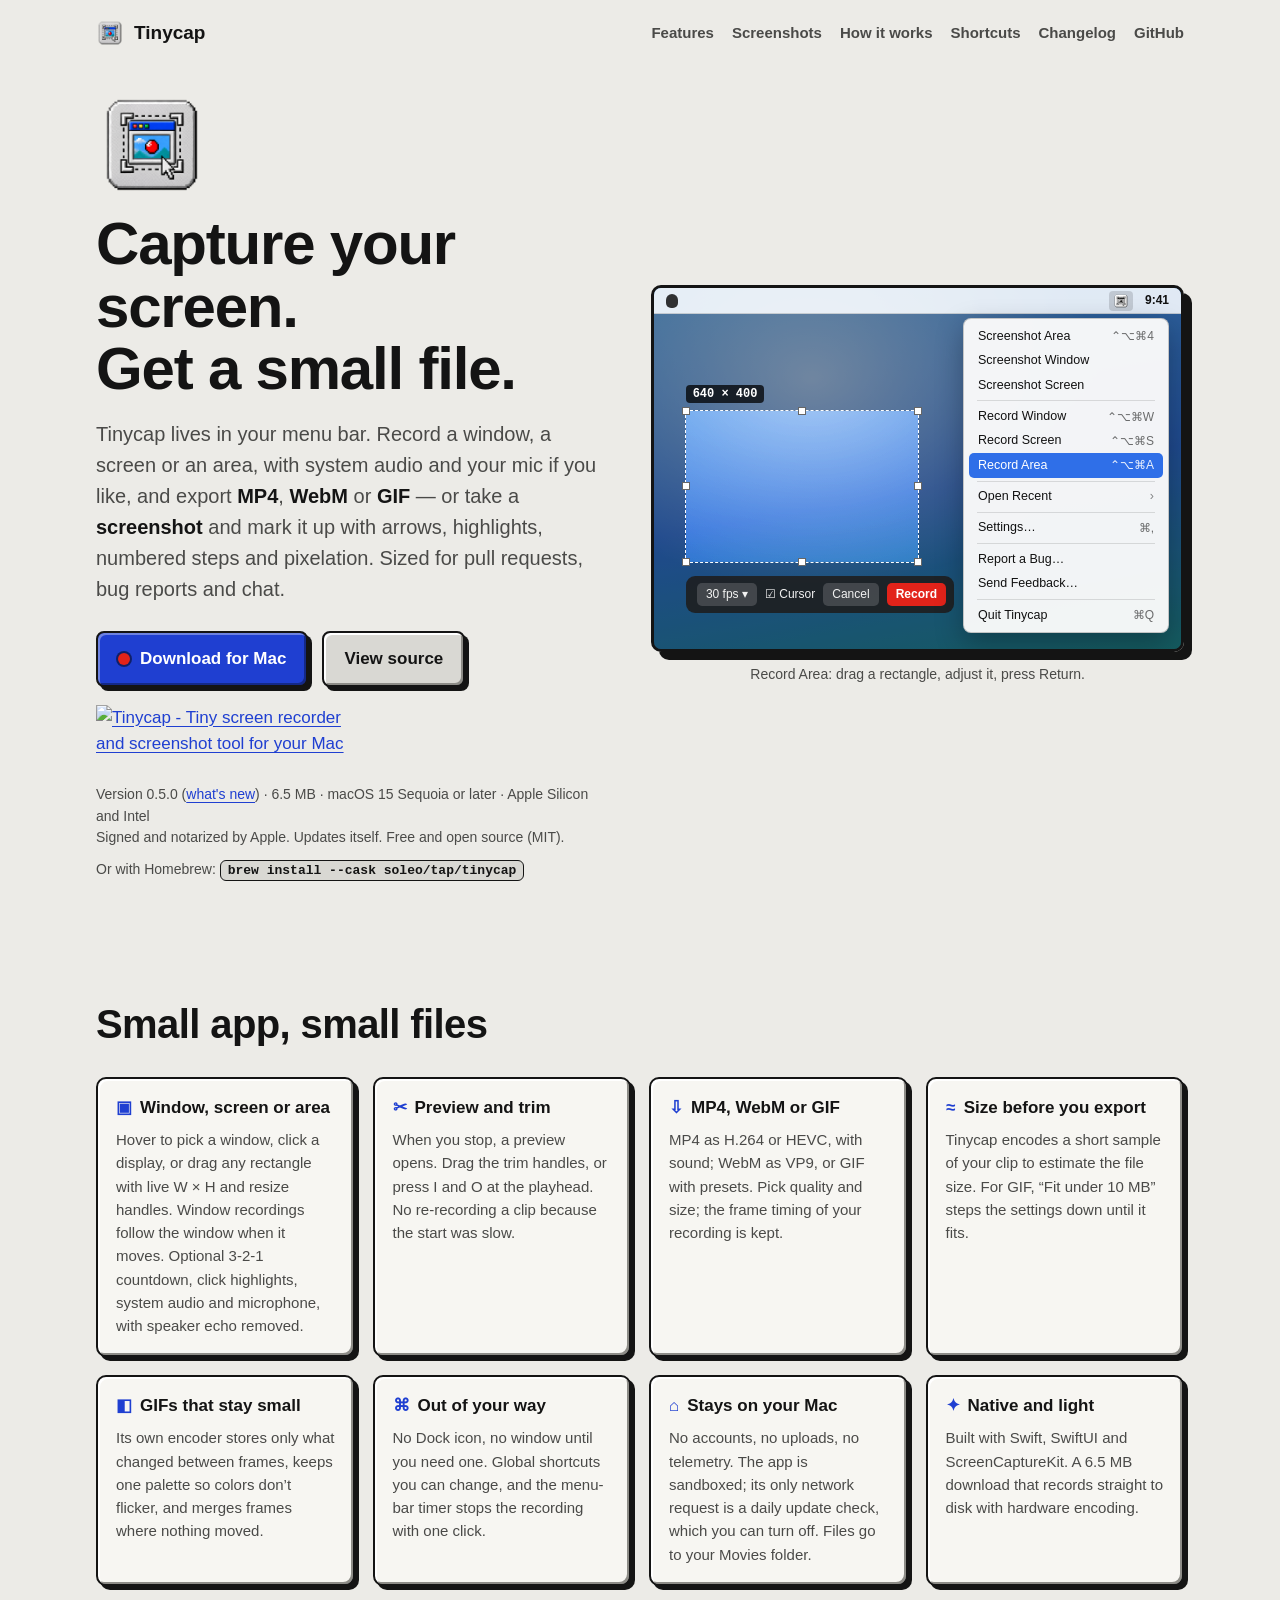
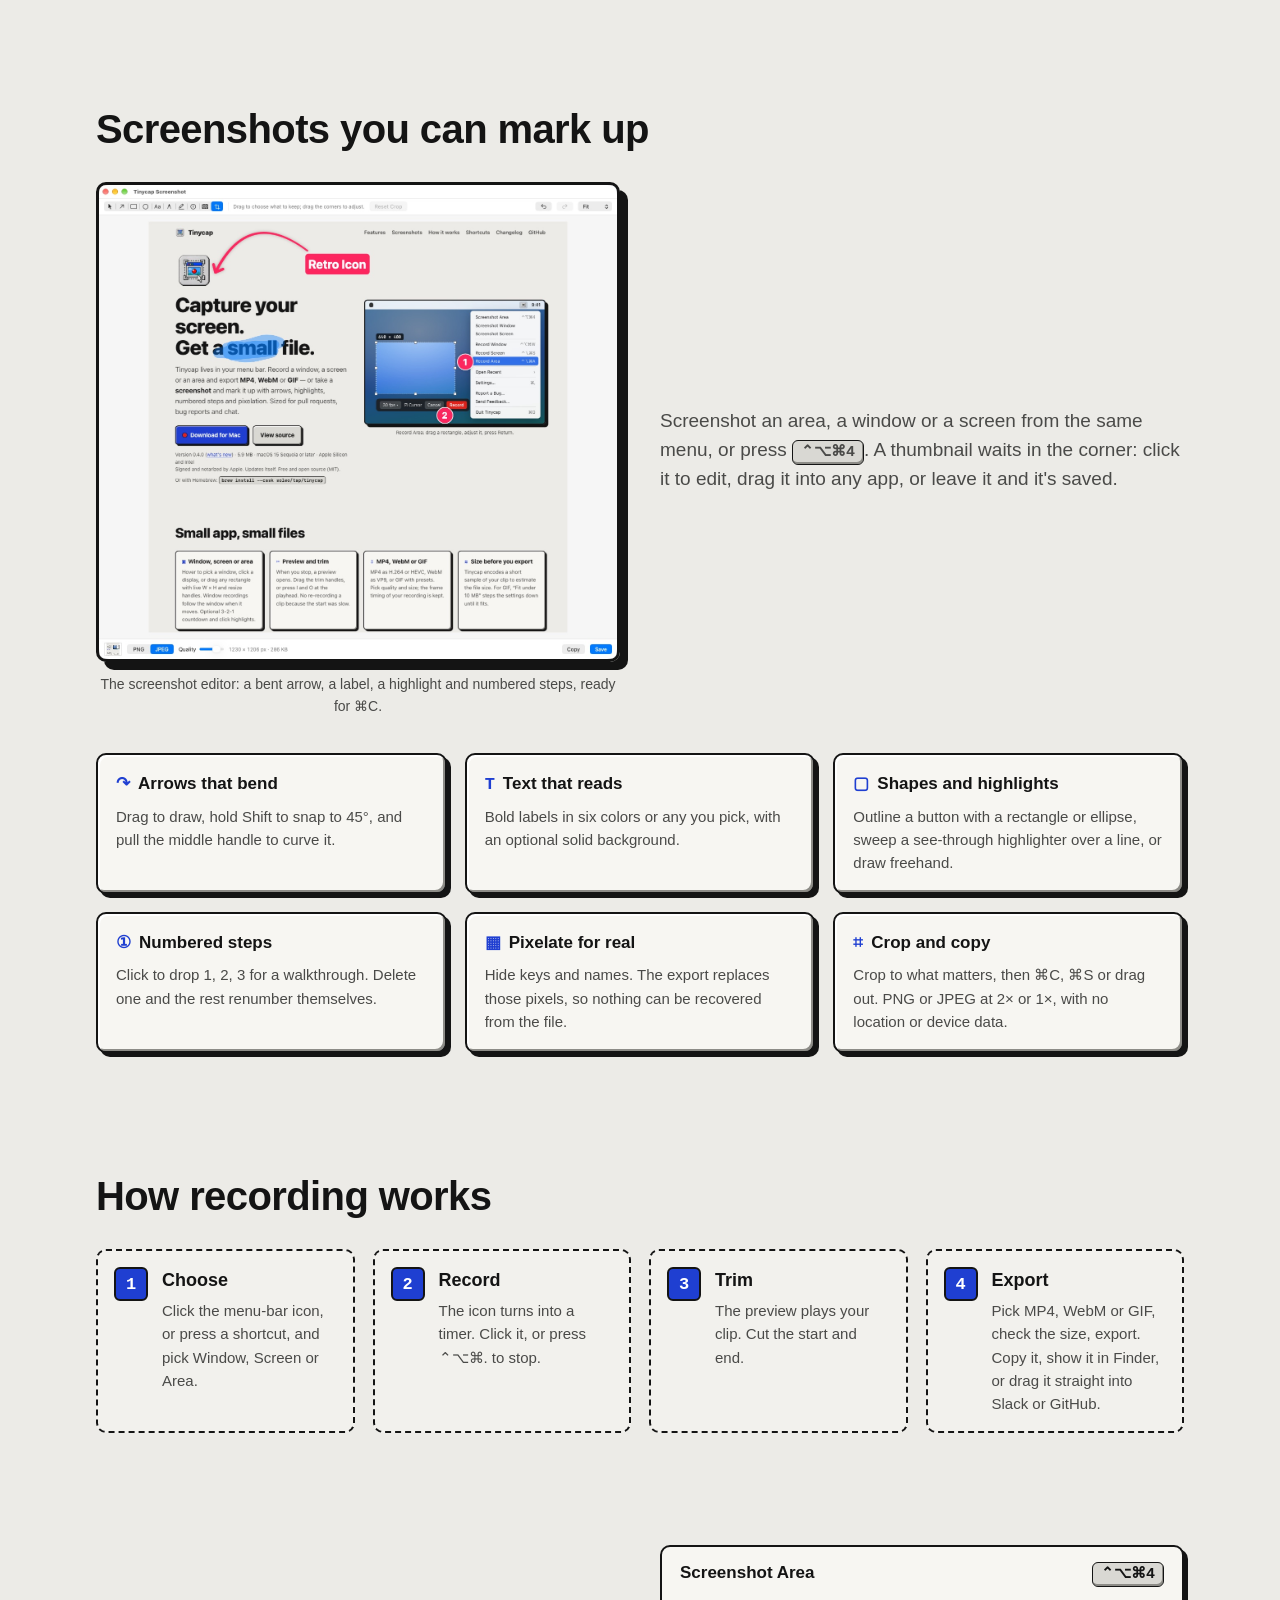
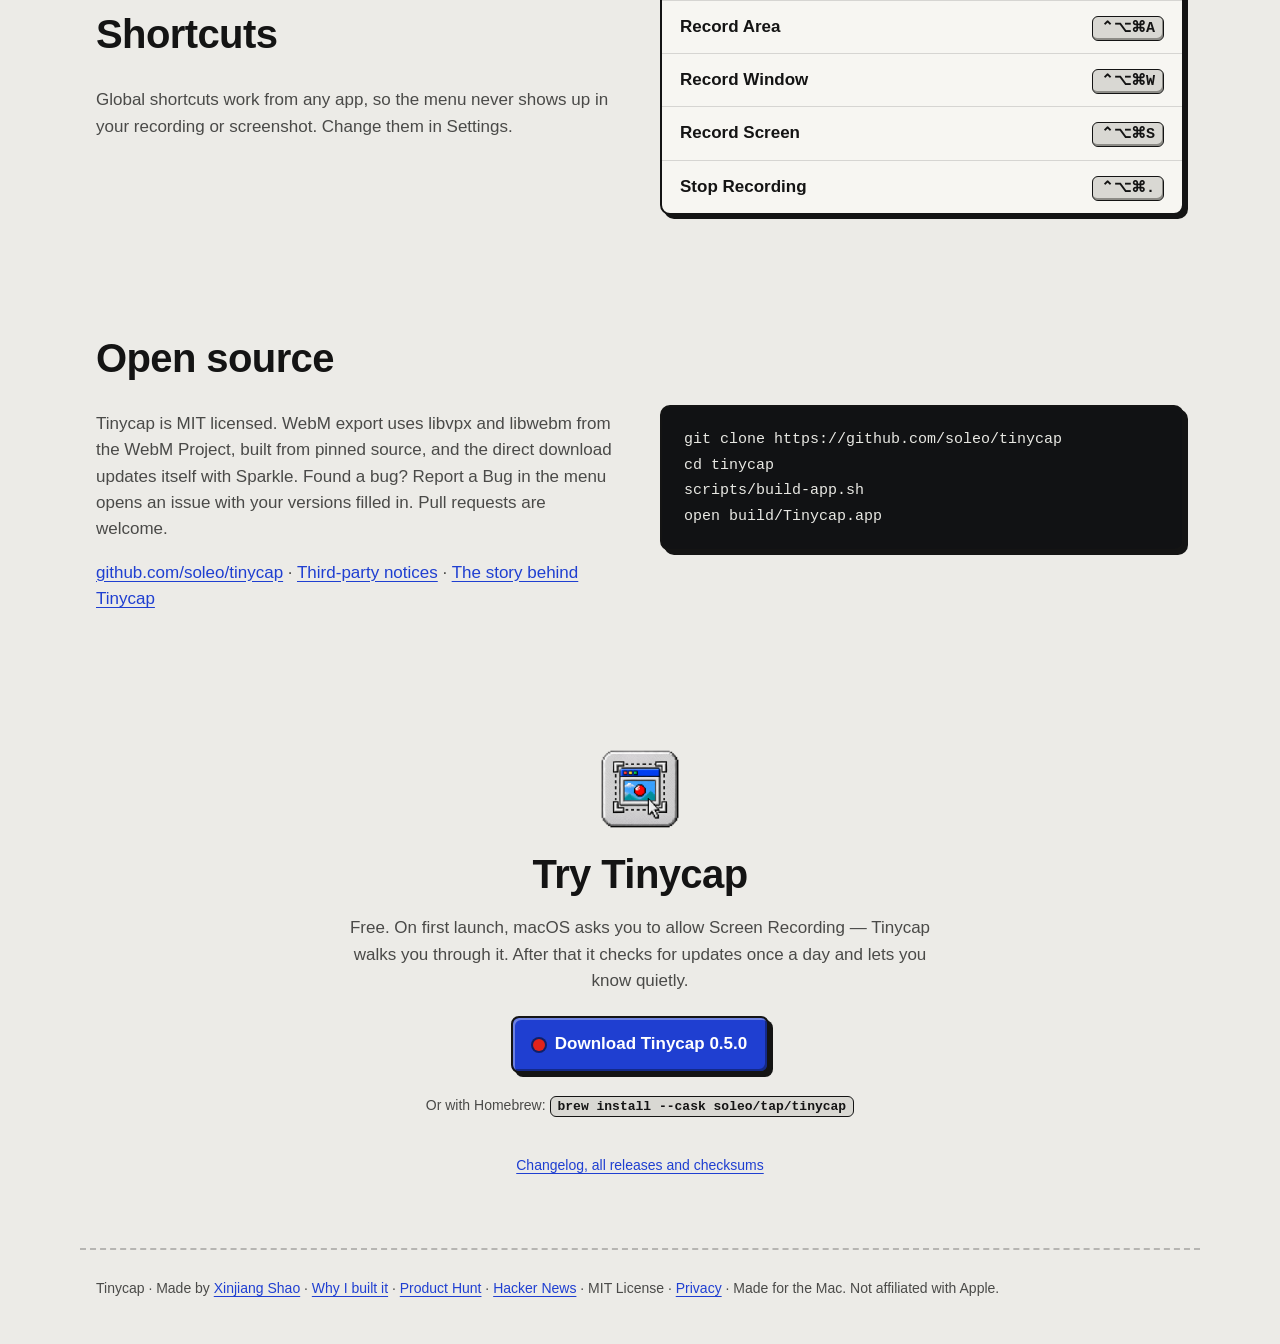
==== index.html @ 2b847c71 "Update the site for 0.5.0 Point the download buttons at the 0.5.0 DMG, show its version and size (6." ====
<!doctype html>
<html lang="en">
<head>
  <meta charset="utf-8">
  <meta name="viewport" content="width=device-width, initial-scale=1">
  <title>Tinycap — tiny screen recorder and screenshot tool for macOS</title>
  <meta name="description" content="Tinycap is a small, native macOS menu-bar screen recorder and screenshot tool. Record a window, a screen or an area, with system audio and your mic if you like, and export MP4, WebM or GIF, or take a screenshot and mark it up with arrows, shapes, highlights, numbered steps, text, pixelation and a crop. Free, open source, and your files stay on your Mac.">
  <meta name="author" content="Xinjiang Shao">
  <meta name="color-scheme" content="light dark">
  <meta property="og:title" content="Tinycap — tiny screen recorder and screenshot tool for macOS">
  <meta property="og:description" content="Record or screenshot a window, a screen or an area from the menu bar. Export MP4, WebM or GIF, or mark up a screenshot with arrows, highlights, numbered steps and pixelation. Free and open source.">
  <meta property="og:image" content="https://soleo.github.io/tinycap/assets/icon-512.png">
  <meta property="og:type" content="website">
  <link rel="icon" type="image/png" sizes="32x32" href="assets/favicon-32.png">
  <link rel="icon" type="image/png" sizes="64x64" href="assets/favicon-64.png">
  <link rel="apple-touch-icon" href="assets/apple-touch-icon.png">
  <link rel="stylesheet" href="styles.css?v=0.5.0">
</head>
<body>
  <a class="skip" href="#main">Skip to content</a>

  <header class="top">
    <a class="brand" href="./" aria-label="Tinycap home">
      <img src="assets/favicon-64.png" width="28" height="28" alt="">
      <span>Tinycap</span>
    </a>
    <nav aria-label="Primary">
      <a href="#features">Features</a>
      <a href="#screenshots">Screenshots</a>
      <a href="#how">How it works</a>
      <a href="#shortcuts">Shortcuts</a>
      <a href="https://github.com/soleo/tinycap/releases">Changelog</a>
      <a href="https://github.com/soleo/tinycap">GitHub</a>
    </nav>
  </header>

  <main id="main">
    <section class="hero">
      <div class="hero-copy">
        <img class="hero-icon" src="assets/icon-256.png" width="128" height="128" alt="Tinycap app icon: a window inside dashed capture corners, with a pointer">
        <h1>Capture your screen.<br>Get a small file.</h1>
        <p class="lead">Tinycap lives in your menu bar. Record a window, a screen or an area, with system audio and your mic if you like, and export <strong>MP4</strong>, <strong>WebM</strong> or <strong>GIF</strong> — or take a <strong>screenshot</strong> and mark it up with arrows, highlights, numbered steps and pixelation. Sized for pull requests, bug reports and chat.</p>
        <div class="cta">
          <a class="button primary" href="https://github.com/soleo/tinycap/releases/download/v0.5.0/Tinycap-0.5.0.dmg">
            <span class="rec" aria-hidden="true"></span> Download for Mac
          </a>
          <a class="button" href="https://github.com/soleo/tinycap">View source</a>
        </div>
        <a class="ph-badge" href="https://www.producthunt.com/products/tinycap/reviews/new?utm_source=badge-product_review&amp;utm_medium=badge&amp;utm_source=badge-tinycap" target="_blank" rel="noopener">
          <picture>
            <source srcset="https://api.producthunt.com/widgets/embed-image/v1/product_review.svg?product_id=1359741&amp;theme=dark" media="(prefers-color-scheme: dark)">
            <img src="https://api.producthunt.com/widgets/embed-image/v1/product_review.svg?product_id=1359741&amp;theme=light" alt="Tinycap - Tiny screen recorder and screenshot tool for your Mac | Product Hunt" width="250" height="54">
          </picture>
        </a>
        <p class="fine">Version 0.5.0 (<a href="https://github.com/soleo/tinycap/releases/tag/v0.5.0">what's new</a>) · 6.5 MB · macOS 15 Sequoia or later · Apple Silicon and Intel<br>Signed and notarized by Apple. Updates itself. Free and open source (MIT).</p>
        <p class="fine brew">Or with Homebrew: <code>brew install --cask soleo/tap/tinycap</code></p>
      </div>

      <figure class="demo" aria-label="Illustration: Tinycap's menu-bar menu and an area being selected">
        <div class="screen" aria-hidden="true">
          <div class="menubar">
            <span class="apple"></span>
            <span class="menubar-spacer"></span>
            <span class="menubar-icon"><img src="assets/favicon-32.png" width="16" height="16" alt=""></span>
            <span class="clock">9:41</span>
          </div>
          <div class="menu">
            <div class="menu-item">Screenshot Area <kbd>⌃⌥⌘4</kbd></div>
            <div class="menu-item">Screenshot Window</div>
            <div class="menu-item">Screenshot Screen</div>
            <div class="menu-sep"></div>
            <div class="menu-item">Record Window <kbd>⌃⌥⌘W</kbd></div>
            <div class="menu-item">Record Screen <kbd>⌃⌥⌘S</kbd></div>
            <div class="menu-item active">Record Area <kbd>⌃⌥⌘A</kbd></div>
            <div class="menu-sep"></div>
            <div class="menu-item">Open Recent <span class="chev">›</span></div>
            <div class="menu-sep"></div>
            <div class="menu-item">Settings… <kbd>⌘,</kbd></div>
            <div class="menu-sep compact-hide"></div>
            <div class="menu-item compact-hide">Report a Bug…</div>
            <div class="menu-item compact-hide">Send Feedback…</div>
            <div class="menu-sep"></div>
            <div class="menu-item">Quit Tinycap <kbd>⌘Q</kbd></div>
          </div>
          <div class="dim"></div>
          <div class="selection">
            <span class="size">640 × 400</span>
            <span class="h tl"></span><span class="h tr"></span><span class="h bl"></span><span class="h br"></span>
            <span class="h tm"></span><span class="h bm"></span><span class="h ml"></span><span class="h mr"></span>
          </div>
          <div class="bar">
            <span class="pop">30 fps ▾</span>
            <span class="check">☑ Cursor</span>
            <span class="btn">Cancel</span>
            <span class="btn red">Record</span>
          </div>
        </div>
        <figcaption>Record Area: drag a rectangle, adjust it, press Return.</figcaption>
      </figure>
    </section>

    <section id="features" class="section">
      <h2>Small app, small files</h2>
      <div class="grid">
        <article class="tile">
          <h3><span class="glyph" aria-hidden="true">▣</span> Window, screen or area</h3>
          <p>Hover to pick a window, click a display, or drag any rectangle with live W × H and resize handles. Window recordings follow the window when it moves. Optional 3-2-1 countdown, click highlights, system audio and microphone, with speaker echo removed.</p>
        </article>
        <article class="tile">
          <h3><span class="glyph" aria-hidden="true">✂</span> Preview and trim</h3>
          <p>When you stop, a preview opens. Drag the trim handles, or press I and O at the playhead. No re-recording a clip because the start was slow.</p>
        </article>
        <article class="tile">
          <h3><span class="glyph" aria-hidden="true">⇩</span> MP4, WebM or GIF</h3>
          <p>MP4 as H.264 or HEVC, with sound; WebM as VP9, or GIF with presets. Pick quality and size; the frame timing of your recording is kept.</p>
        </article>
        <article class="tile">
          <h3><span class="glyph" aria-hidden="true">≈</span> Size before you export</h3>
          <p>Tinycap encodes a short sample of your clip to estimate the file size. For GIF, “Fit under 10 MB” steps the settings down until it fits.</p>
        </article>
        <article class="tile">
          <h3><span class="glyph" aria-hidden="true">◧</span> GIFs that stay small</h3>
          <p>Its own encoder stores only what changed between frames, keeps one palette so colors don’t flicker, and merges frames where nothing moved.</p>
        </article>
        <article class="tile">
          <h3><span class="glyph" aria-hidden="true">⌘</span> Out of your way</h3>
          <p>No Dock icon, no window until you need one. Global shortcuts you can change, and the menu-bar timer stops the recording with one click.</p>
        </article>
        <article class="tile">
          <h3><span class="glyph" aria-hidden="true">⌂</span> Stays on your Mac</h3>
          <p>No accounts, no uploads, no telemetry. The app is sandboxed; its only network request is a daily update check, which you can turn off. Files go to your Movies folder.</p>
        </article>
        <article class="tile">
          <h3><span class="glyph" aria-hidden="true">✦</span> Native and light</h3>
          <p>Built with Swift, SwiftUI and ScreenCaptureKit. A 6.5 MB download that records straight to disk with hardware encoding.</p>
        </article>
      </div>
    </section>

    <section id="screenshots" class="section">
      <h2>Screenshots you can mark up</h2>
      <div class="split shots">
        <figure class="markup">
          <img src="assets/screenshot-editor.jpg?v=2" width="1262" height="1155" loading="lazy" decoding="async"
               alt="Tinycap's screenshot editor showing the Tinycap website marked up with a curved pink arrow pointing at the app icon, a pink Retro Icon label, a blue highlighter stroke over the word small, and numbered steps 1 and 2 on the Record Area menu item and the Record button">
          <figcaption>The screenshot editor: a bent arrow, a label, a highlight and numbered steps, ready for ⌘C.</figcaption>
        </figure>
        <div>
          <p>Screenshot an area, a window or a screen from the same menu, or press <kbd>⌃⌥⌘4</kbd>. A thumbnail waits in the corner: click it to edit, drag it into any app, or leave it and it's saved.</p>
        </div>
      </div>
      <div class="grid shot-tiles">
        <article class="tile">
          <h3><span class="glyph" aria-hidden="true">↷</span> Arrows that bend</h3>
          <p>Drag to draw, hold Shift to snap to 45°, and pull the middle handle to curve it.</p>
        </article>
        <article class="tile">
          <h3><span class="glyph" aria-hidden="true">T</span> Text that reads</h3>
          <p>Bold labels in six colors or any you pick, with an optional solid background.</p>
        </article>
        <article class="tile">
          <h3><span class="glyph" aria-hidden="true">▢</span> Shapes and highlights</h3>
          <p>Outline a button with a rectangle or ellipse, sweep a see-through highlighter over a line, or draw freehand.</p>
        </article>
        <article class="tile">
          <h3><span class="glyph" aria-hidden="true">①</span> Numbered steps</h3>
          <p>Click to drop 1, 2, 3 for a walkthrough. Delete one and the rest renumber themselves.</p>
        </article>
        <article class="tile">
          <h3><span class="glyph" aria-hidden="true">▦</span> Pixelate for real</h3>
          <p>Hide keys and names. The export replaces those pixels, so nothing can be recovered from the file.</p>
        </article>
        <article class="tile">
          <h3><span class="glyph" aria-hidden="true">⌗</span> Crop and copy</h3>
          <p>Crop to what matters, then ⌘C, ⌘S or drag out. PNG or JPEG at 2× or 1×, with no location or device data.</p>
        </article>
      </div>
    </section>

    <section id="how" class="section">
      <h2>How recording works</h2>
      <ol class="steps">
        <li><span class="n">1</span><div><h3>Choose</h3><p>Click the menu-bar icon, or press a shortcut, and pick Window, Screen or Area.</p></div></li>
        <li><span class="n">2</span><div><h3>Record</h3><p>The icon turns into a timer. Click it, or press ⌃⌥⌘. to stop.</p></div></li>
        <li><span class="n">3</span><div><h3>Trim</h3><p>The preview plays your clip. Cut the start and end.</p></div></li>
        <li><span class="n">4</span><div><h3>Export</h3><p>Pick MP4, WebM or GIF, check the size, export. Copy it, show it in Finder, or drag it straight into Slack or GitHub.</p></div></li>
      </ol>
    </section>

    <section id="shortcuts" class="section split">
      <div>
        <h2>Shortcuts</h2>
        <p>Global shortcuts work from any app, so the menu never shows up in your recording or screenshot. Change them in Settings.</p>
      </div>
      <table class="keys">
        <caption class="visually-hidden">Default global shortcuts</caption>
        <tbody>
          <tr><th scope="row">Screenshot Area</th><td><kbd>⌃⌥⌘4</kbd></td></tr>
          <tr><th scope="row">Record Area</th><td><kbd>⌃⌥⌘A</kbd></td></tr>
          <tr><th scope="row">Record Window</th><td><kbd>⌃⌥⌘W</kbd></td></tr>
          <tr><th scope="row">Record Screen</th><td><kbd>⌃⌥⌘S</kbd></td></tr>
          <tr><th scope="row">Stop Recording</th><td><kbd>⌃⌥⌘.</kbd></td></tr>
        </tbody>
      </table>
    </section>

    <section class="section split">
      <div>
        <h2>Open source</h2>
        <p>Tinycap is MIT licensed. WebM export uses libvpx and libwebm from the WebM Project, built from pinned source, and the direct download updates itself with Sparkle. Found a bug? Report a Bug in the menu opens an issue with your versions filled in. Pull requests are welcome.</p>
        <p><a href="https://github.com/soleo/tinycap">github.com/soleo/tinycap</a> · <a href="https://github.com/soleo/tinycap/blob/main/THIRD_PARTY_NOTICES.md">Third-party notices</a> · <a href="https://xinjiangshao.com/blog/2026-10-29-bogyman-and-tinycap">The story behind Tinycap</a></p>
      </div>
      <pre class="code" aria-label="Build from source"><code>git clone https://github.com/soleo/tinycap
cd tinycap
scripts/build-app.sh
open build/Tinycap.app</code></pre>
    </section>

    <section class="section final">
      <img src="assets/icon-256.png" width="96" height="96" alt="">
      <h2>Try Tinycap</h2>
      <p>Free. On first launch, macOS asks you to allow Screen Recording — Tinycap walks you through it. After that it checks for updates once a day and lets you know quietly.</p>
      <a class="button primary" href="https://github.com/soleo/tinycap/releases/download/v0.5.0/Tinycap-0.5.0.dmg">
        <span class="rec" aria-hidden="true"></span> Download Tinycap 0.5.0
      </a>
      <p class="fine brew">Or with Homebrew: <code>brew install --cask soleo/tap/tinycap</code></p>
      <p class="fine"><a href="https://github.com/soleo/tinycap/releases">Changelog, all releases and checksums</a></p>
    </section>
  </main>

  <footer class="foot">
    <p>Tinycap · Made by <a href="https://xinjiangshao.com/" rel="author">Xinjiang Shao</a> · <a href="https://xinjiangshao.com/blog/2026-10-29-bogyman-and-tinycap">Why I built it</a> · <a href="https://www.producthunt.com/products/tinycap">Product Hunt</a> · <a href="https://news.ycombinator.com/item?id=50304399">Hacker News</a> · MIT License · <a href="privacy.html">Privacy</a> · Made for the Mac. Not affiliated with Apple.</p>
  </footer>
  <script data-goatcounter="https://tinycap.goatcounter.com/count"
          async src="//gc.zgo.at/count.js"></script>
</body>
</html>
---- styles.css ----
/* Tinycap landing page. Visual language from the app icon: light gray beveled tiles,
   black pixel outlines, a blue title bar, dashed capture corners, a red record dot. */

:root {
  --bg: #ecebe7;
  --paper: #f7f6f2;
  --tile: #d9d8d3;
  --ink: #141414;
  --ink-soft: #4a4a48;
  --line: #141414;
  --hi: #ffffff;
  --lo: #8d8c87;
  --blue: #1f3fd1;
  --blue-ink: #ffffff;
  --red: #e2231a;
  --sky: #4fa3f0;
  --focus: #1f3fd1;
  --shadow: 4px 4px 0 var(--line);
  --radius: 10px;
  --mono: ui-monospace, "SF Mono", Menlo, monospace;
  --sans: -apple-system, BlinkMacSystemFont, "SF Pro Text", "Helvetica Neue", Arial, sans-serif;
}

@media (prefers-color-scheme: dark) {
  :root {
    --bg: #18181a;
    --paper: #212124;
    --tile: #2b2b2f;
    --ink: #f1f0ec;
    --ink-soft: #b4b3ae;
    --line: #000000;
    --hi: #4a4a50;
    --lo: #0c0c0d;
    --blue: #4d6bff;
    --sky: #3d7fc4;
    --focus: #8ea2ff;
    --shadow: 4px 4px 0 #000;
  }
}

* { box-sizing: border-box; }

html { scroll-behavior: smooth; }

@media (prefers-reduced-motion: reduce) {
  html { scroll-behavior: auto; }
  *, *::before, *::after { animation: none !important; transition: none !important; }
}

body {
  margin: 0;
  background: var(--bg);
  color: var(--ink);
  font: 17px/1.55 var(--sans);
  -webkit-font-smoothing: antialiased;
}

a { color: var(--blue); text-underline-offset: 3px; }
a:focus-visible, .button:focus-visible { outline: 3px solid var(--focus); outline-offset: 3px; }

.skip {
  position: absolute; left: -999px; top: 8px;
  background: var(--paper); padding: 8px 12px; border: 2px solid var(--line);
}
.skip:focus { left: 8px; z-index: 10; }

.visually-hidden {
  position: absolute !important; width: 1px; height: 1px; overflow: hidden; clip: rect(0 0 0 0); white-space: nowrap;
}

/* ---------- Header ---------- */

.top {
  max-width: 1120px; margin: 0 auto; padding: 18px 16px;
  display: flex; align-items: center; justify-content: space-between; gap: 16px; flex-wrap: wrap;
}
.brand { display: inline-flex; align-items: center; gap: 10px; color: var(--ink); text-decoration: none; font-weight: 800; font-size: 19px; }
.top nav { display: flex; gap: 18px; flex-wrap: wrap; }
.top nav a { color: var(--ink-soft); text-decoration: none; font-weight: 600; font-size: 15px; }
.top nav a:hover { color: var(--ink); text-decoration: underline; }

/* ---------- Hero ---------- */

.hero {
  max-width: 1120px; margin: 0 auto; padding: 24px 16px 56px;
  display: grid; grid-template-columns: minmax(0, 1fr) minmax(0, 1.05fr); gap: 48px; align-items: center;
}
.hero-icon { display: block; width: 112px; height: 112px; image-rendering: auto; margin-bottom: 12px; }
h1 { font-size: clamp(36px, 5.4vw, 60px); line-height: 1.04; letter-spacing: -0.02em; margin: 0 0 18px; font-weight: 850; }
.lead { font-size: 20px; color: var(--ink-soft); margin: 0 0 26px; max-width: 34em; }
.lead strong { color: var(--ink); }
.cta { display: flex; gap: 14px; flex-wrap: wrap; margin-bottom: 18px; }
.ph-badge { display: inline-block; margin-bottom: 18px; }
.ph-badge img { display: block; }
.fine { font-size: 14px; color: var(--ink-soft); margin: 0; }
.fine.brew { margin-top: 10px; }
.fine code {
  font: 600 13px var(--mono); color: var(--ink); padding: 2px 7px; border-radius: 6px;
  background: var(--tile); border: 1px solid var(--line); display: inline-block; max-width: 100%; overflow-wrap: anywhere; user-select: all;
}

/* Beveled, pixel-outlined buttons, like the icon's tile. */
.button {
  display: inline-flex; align-items: center; gap: 10px;
  padding: 13px 20px; border-radius: 8px;
  background: var(--tile); color: var(--ink); text-decoration: none; font-weight: 750; font-size: 17px;
  border: 2px solid var(--line);
  box-shadow: inset 2px 2px 0 var(--hi), inset -2px -2px 0 var(--lo), var(--shadow);
  transition: transform .08s ease, box-shadow .08s ease;
}
.button:hover { transform: translate(-1px, -1px); box-shadow: inset 2px 2px 0 var(--hi), inset -2px -2px 0 var(--lo), 5px 5px 0 var(--line); }
.button:active { transform: translate(3px, 3px); box-shadow: inset 2px 2px 0 var(--lo), inset -2px -2px 0 var(--hi), 1px 1px 0 var(--line); }
.button.primary { background: var(--blue); color: var(--blue-ink); box-shadow: inset 2px 2px 0 rgba(255,255,255,.35), inset -2px -2px 0 rgba(0,0,0,.35), var(--shadow); }
.rec { width: 12px; height: 12px; border-radius: 50%; background: var(--red); box-shadow: 0 0 0 2px rgba(0,0,0,.5); }

/* ---------- Demo illustration ---------- */

.demo { margin: 0; }
.demo figcaption { font-size: 14px; color: var(--ink-soft); margin-top: 12px; text-align: center; }
.screen {
  position: relative; aspect-ratio: 16 / 11; border-radius: var(--radius); overflow: hidden;
  border: 3px solid var(--line); box-shadow: 8px 8px 0 var(--line);
  background:
    radial-gradient(ellipse at 30% 25%, rgba(255,255,255,.55), transparent 55%),
    linear-gradient(170deg, var(--sky) 0%, #2f6fd6 55%, #1f8a8f 100%);
  font-family: var(--sans); font-size: 13px; color: #111;
}
.menubar {
  position: absolute; inset: 0 0 auto 0; height: 26px; display: flex; align-items: center; gap: 12px; padding: 0 12px;
  background: rgba(246,246,246,.88); border-bottom: 1px solid rgba(0,0,0,.15); z-index: 3;
}
.apple { width: 12px; height: 14px; border-radius: 6px 6px 5px 5px; background: #111; opacity: .85; }
.menubar-spacer { flex: 1; }
.menubar-icon { display: inline-flex; padding: 2px 4px; border-radius: 4px; background: rgba(0,0,0,.14); }
.menubar-icon img { filter: grayscale(1) contrast(1.4); }
.clock { font-weight: 600; font-size: 12px; }
.menu {
  position: absolute; top: 30px; right: 12px; width: 206px; padding: 5px; z-index: 4;
  background: rgba(250,250,250,.97); border-radius: 8px; border: 1px solid rgba(0,0,0,.2);
  box-shadow: 0 10px 28px rgba(0,0,0,.28);
}
.menu-item { display: flex; justify-content: space-between; align-items: center; padding: 2.5px 9px; border-radius: 5px; font-size: 12.5px; }
.menu-item.active { background: #2f6fe8; color: #fff; }
.menu-item kbd { font: 12px var(--sans); color: inherit; opacity: .6; background: none; border: 0; padding: 0; box-shadow: none; }
.menu-item.active kbd { opacity: .9; }
.chev { opacity: .5; }
.menu-sep { height: 1px; background: rgba(0,0,0,.12); margin: 3px 8px; }
.dim { position: absolute; inset: 26px 0 0 0; background: rgba(0,0,0,.34); z-index: 1; }
.selection {
  position: absolute; left: 6%; top: 34%; width: 44%; height: 42%; z-index: 2;
  background: linear-gradient(170deg, rgba(79,163,240,.0), rgba(0,0,0,0));
  box-shadow: 0 0 0 9999px rgba(0,0,0,0); outline: 1px dashed #fff; outline-offset: 0;
  backdrop-filter: brightness(1.55);
}
.selection .size {
  position: absolute; left: 0; top: -26px; padding: 2px 7px; border-radius: 4px;
  background: rgba(0,0,0,.75); color: #fff; font: 600 12px var(--mono);
}
.h { position: absolute; width: 8px; height: 8px; background: #fff; border: 1px solid rgba(0,0,0,.6); }
.tl { left: -4px; top: -4px; } .tr { right: -4px; top: -4px; } .bl { left: -4px; bottom: -4px; } .br { right: -4px; bottom: -4px; }
.tm { left: calc(50% - 4px); top: -4px; } .bm { left: calc(50% - 4px); bottom: -4px; }
.ml { left: -4px; top: calc(50% - 4px); } .mr { right: -4px; top: calc(50% - 4px); }
.bar {
  position: absolute; left: 6%; top: calc(34% + 42% + 14px); z-index: 2;
  display: flex; gap: 8px; align-items: center; padding: 7px 8px 7px 11px; border-radius: 9px;
  background: rgba(30,30,32,.9); color: #f2f2f2; font-size: 12px;
}
.bar .pop, .bar .btn { padding: 2px 9px; border-radius: 5px; background: rgba(255,255,255,.16); }
.bar .btn.red { background: var(--red); color: #fff; font-weight: 600; }

/* ---------- Sections ---------- */

.section { max-width: 1120px; margin: 0 auto; padding: 56px 16px; }
.section h2 { font-size: clamp(28px, 3.6vw, 40px); letter-spacing: -0.015em; margin: 0 0 22px; font-weight: 820; }
.section p { color: var(--ink-soft); }

.grid { display: grid; grid-template-columns: repeat(4, minmax(0, 1fr)); gap: 18px; }
.tile {
  background: var(--paper); border: 2px solid var(--line); border-radius: var(--radius); padding: 18px 18px 6px;
  box-shadow: inset 2px 2px 0 var(--hi), inset -2px -2px 0 var(--lo), var(--shadow);
}
.tile h3 { font-size: 17px; margin: 0 0 8px; display: flex; gap: 8px; align-items: baseline; line-height: 1.3; }
.tile p { font-size: 15px; margin: 0 0 12px; }
.glyph { color: var(--blue); font-family: var(--mono); }

.steps { list-style: none; padding: 0; margin: 0; display: grid; grid-template-columns: repeat(4, minmax(0, 1fr)); gap: 18px; counter-reset: none; }
.steps li { display: flex; gap: 14px; align-items: flex-start; padding: 16px; border: 2px dashed var(--line); border-radius: var(--radius); background: color-mix(in srgb, var(--paper) 60%, transparent); }
.steps h3 { margin: 0 0 4px; font-size: 18px; }
.steps p { margin: 0; font-size: 15px; }
.n {
  flex: none; width: 34px; height: 34px; display: grid; place-items: center; border-radius: 6px;
  background: var(--blue); color: #fff; font: 800 17px var(--mono); border: 2px solid var(--line);
}

.split { display: grid; grid-template-columns: minmax(0, 1fr) minmax(0, 1fr); gap: 40px; align-items: center; }

/* ---------- Screenshots ---------- */

.shots { align-items: center; }
.shots p { font-size: 19px; margin: 0; }
.shot-tiles { margin-top: 36px; grid-template-columns: repeat(3, minmax(0, 1fr)); }
.markup { margin: 0; }
.markup img {
  display: block; width: 100%; height: auto; border-radius: var(--radius);
  border: 3px solid var(--line); box-shadow: 8px 8px 0 var(--line);
}
.markup figcaption { font-size: 14px; color: var(--ink-soft); margin-top: 12px; text-align: center; }


.keys { width: 100%; border-collapse: separate; border-spacing: 0; background: var(--paper); border: 2px solid var(--line); border-radius: var(--radius); box-shadow: var(--shadow); overflow: hidden; }
.keys th, .keys td { padding: 13px 18px; text-align: left; border-bottom: 1px solid color-mix(in srgb, var(--ink) 14%, transparent); }
.keys tr:last-child th, .keys tr:last-child td { border-bottom: 0; }
.keys th { font-weight: 600; }
.keys td { text-align: right; }
kbd {
  font: 600 15px var(--mono); padding: 3px 8px; border-radius: 6px;
  background: var(--tile); border: 1px solid var(--line); box-shadow: inset -1px -2px 0 var(--lo);
}

.code {
  margin: 0; padding: 20px 22px; overflow-x: auto; border-radius: var(--radius);
  background: #111214; color: #e8e8e3; border: 2px solid var(--line); box-shadow: var(--shadow);
  font: 15px/1.7 var(--mono);
}

.final { text-align: center; display: flex; flex-direction: column; align-items: center; gap: 6px; }
.final h2 { margin-bottom: 4px; }
.final p { max-width: 36em; margin: 0 0 16px; }
.final .fine { margin-top: 16px; }

.foot { max-width: 1120px; margin: 0 auto; padding: 28px 16px 44px; border-top: 2px dashed color-mix(in srgb, var(--ink) 25%, transparent); }
.foot p { margin: 0; font-size: 14px; color: var(--ink-soft); }

/* ---------- Responsive ---------- */

@media (max-width: 1000px) {
  .grid { grid-template-columns: repeat(2, minmax(0, 1fr)); }
  .steps { grid-template-columns: repeat(2, minmax(0, 1fr)); }
}
@media (max-width: 820px) {
  .hero { grid-template-columns: 1fr; gap: 36px; }
  .split { grid-template-columns: 1fr; gap: 20px; }
}
@media (max-width: 560px) {
  body { font-size: 16px; }
  .grid, .steps { grid-template-columns: 1fr; }
  .compact-hide { display: none; }
  .lead { font-size: 18px; }
  .menu { right: 10px; width: 190px; }
  .menu-item { font-size: 11px; padding: 1.5px 8px; }
  .bar { left: 4%; gap: 5px; font-size: 11px; }
  .selection { left: 6%; width: 56%; }
  .top nav { gap: 14px; }
}
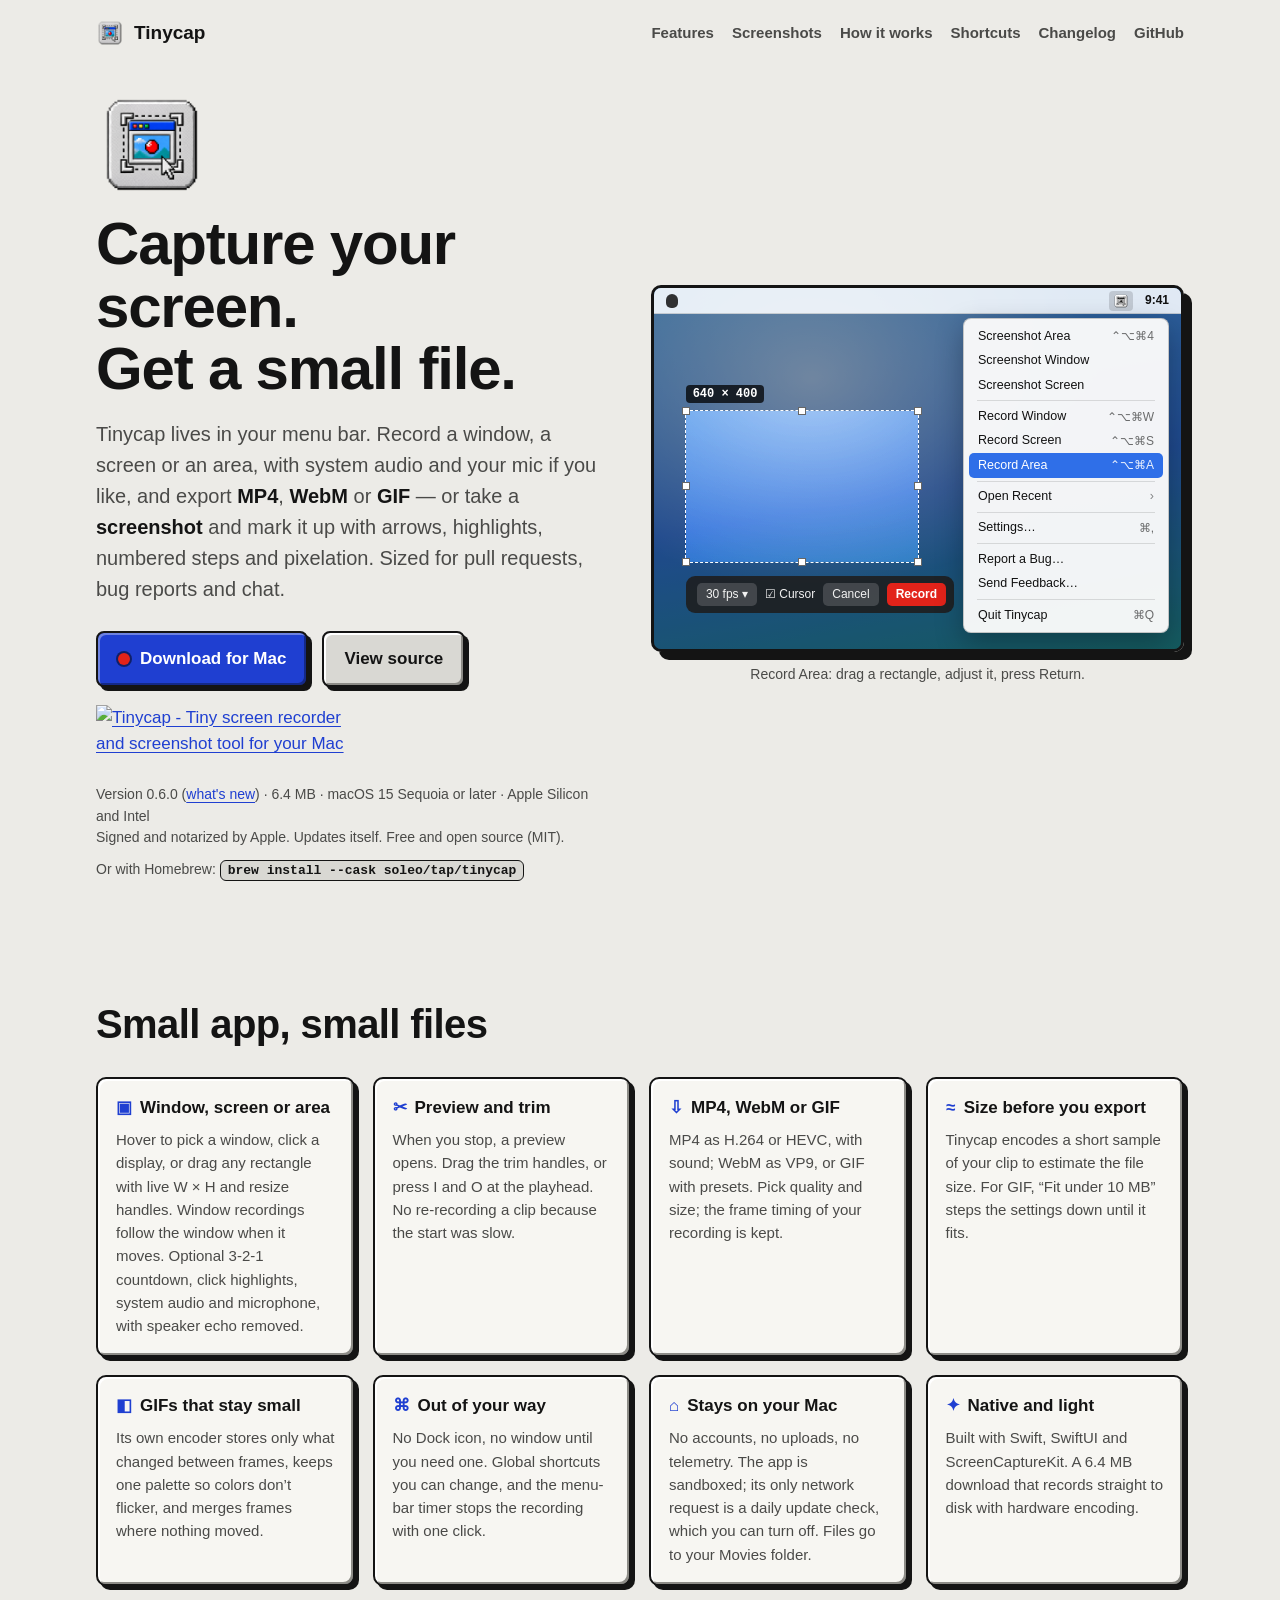
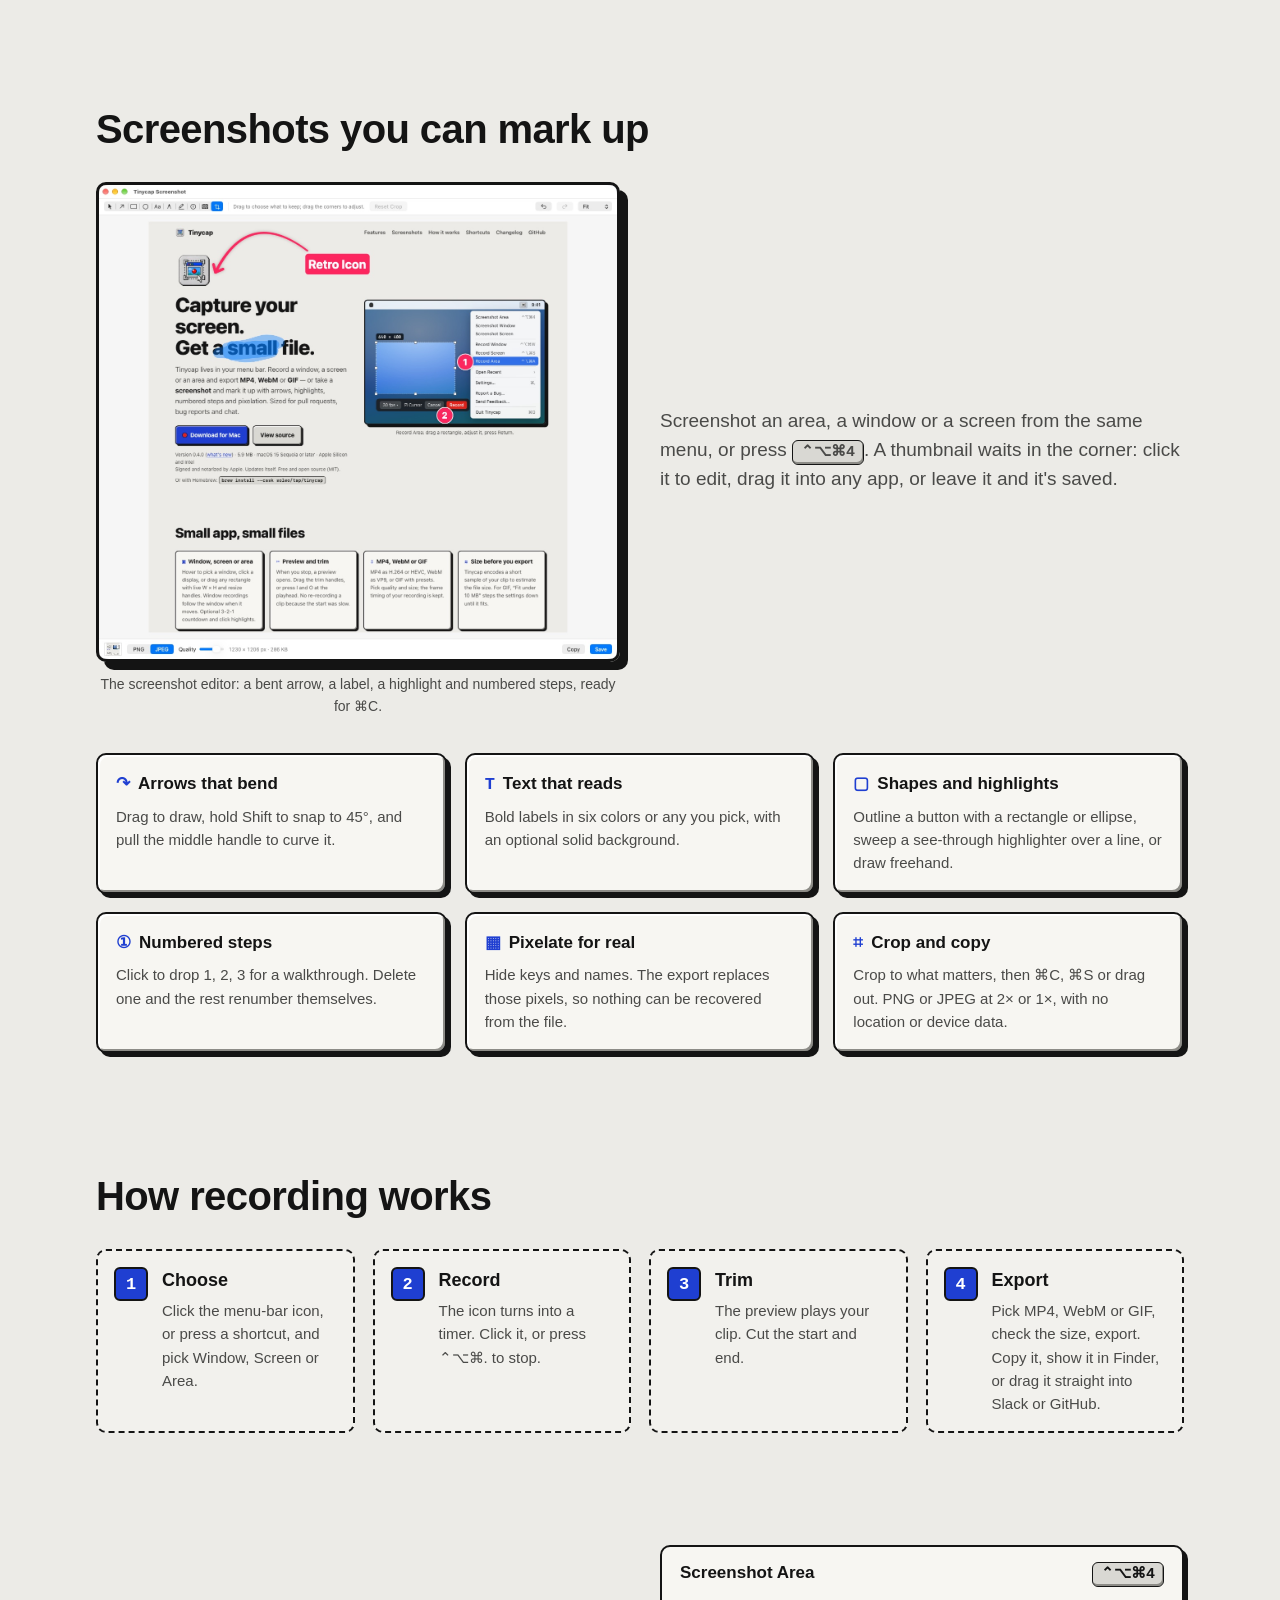
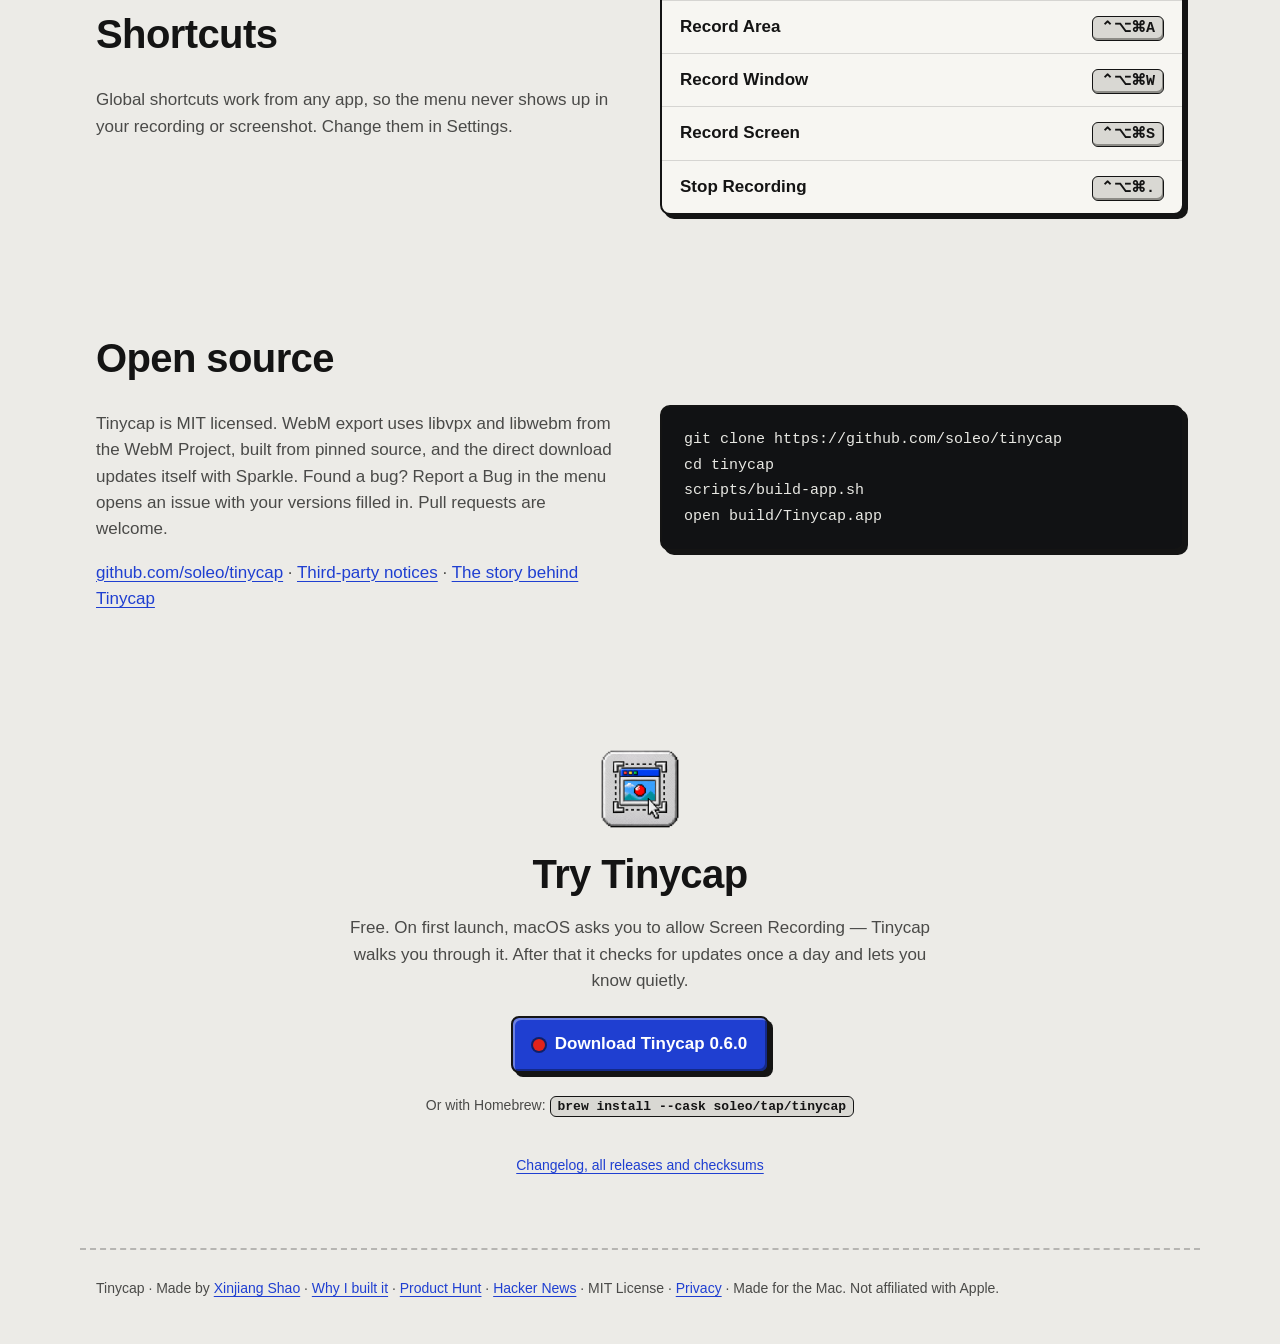
==== commit 40614ee7: "Point the site at Tinycap 0.6.0 Co-Authored-By: Claude Opus 5.5 <noreply@anthropic.com>" ====
--- a/index.html
+++ b/index.html
@@ -7,14 +7,28 @@
   <meta name="description" content="Tinycap is a small, native macOS menu-bar screen recorder and screenshot tool. Record a window, a screen or an area, with system audio and your mic if you like, and export MP4, WebM or GIF, or take a screenshot and mark it up with arrows, shapes, highlights, numbered steps, text, pixelation and a crop. Free, open source, and your files stay on your Mac.">
   <meta name="author" content="Xinjiang Shao">
   <meta name="color-scheme" content="light dark">
+  <link rel="canonical" href="https://soleo.github.io/tinycap/">
+  <meta property="og:type" content="website">
+  <meta property="og:site_name" content="Tinycap">
+  <meta property="og:url" content="https://soleo.github.io/tinycap/">
   <meta property="og:title" content="Tinycap — tiny screen recorder and screenshot tool for macOS">
   <meta property="og:description" content="Record or screenshot a window, a screen or an area from the menu bar. Export MP4, WebM or GIF, or mark up a screenshot with arrows, highlights, numbered steps and pixelation. Free and open source.">
-  <meta property="og:image" content="https://soleo.github.io/tinycap/assets/icon-512.png">
-  <meta property="og:type" content="website">
+  <meta property="og:image" content="https://soleo.github.io/tinycap/assets/og-image.png">
+  <meta property="og:image:secure_url" content="https://soleo.github.io/tinycap/assets/og-image.png">
+  <meta property="og:image:type" content="image/png">
+  <meta property="og:image:width" content="1200">
+  <meta property="og:image:height" content="630">
+  <meta property="og:image:alt" content="Tinycap app icon next to the headline: Capture your screen. Get a small file.">
+  <meta property="og:locale" content="en_US">
+  <meta name="twitter:card" content="summary_large_image">
+  <meta name="twitter:title" content="Tinycap — tiny screen recorder and screenshot tool for macOS">
+  <meta name="twitter:description" content="Record or screenshot a window, a screen or an area from the menu bar. Export MP4, WebM or GIF. Free and open source.">
+  <meta name="twitter:image" content="https://soleo.github.io/tinycap/assets/og-image.png">
+  <meta name="twitter:image:alt" content="Tinycap app icon next to the headline: Capture your screen. Get a small file.">
   <link rel="icon" type="image/png" sizes="32x32" href="assets/favicon-32.png">
   <link rel="icon" type="image/png" sizes="64x64" href="assets/favicon-64.png">
   <link rel="apple-touch-icon" href="assets/apple-touch-icon.png">
-  <link rel="stylesheet" href="styles.css?v=0.5.0">
+  <link rel="stylesheet" href="styles.css?v=0.6.0">
 </head>
 <body>
   <a class="skip" href="#main">Skip to content</a>
@@ -41,7 +55,7 @@
         <h1>Capture your screen.<br>Get a small file.</h1>
         <p class="lead">Tinycap lives in your menu bar. Record a window, a screen or an area, with system audio and your mic if you like, and export <strong>MP4</strong>, <strong>WebM</strong> or <strong>GIF</strong> — or take a <strong>screenshot</strong> and mark it up with arrows, highlights, numbered steps and pixelation. Sized for pull requests, bug reports and chat.</p>
         <div class="cta">
-          <a class="button primary" href="https://github.com/soleo/tinycap/releases/download/v0.5.0/Tinycap-0.5.0.dmg">
+          <a class="button primary" href="https://github.com/soleo/tinycap/releases/download/v0.6.0/Tinycap-0.6.0.dmg">
             <span class="rec" aria-hidden="true"></span> Download for Mac
           </a>
           <a class="button" href="https://github.com/soleo/tinycap">View source</a>
@@ -52,7 +66,7 @@
             <img src="https://api.producthunt.com/widgets/embed-image/v1/product_review.svg?product_id=1359741&amp;theme=light" alt="Tinycap - Tiny screen recorder and screenshot tool for your Mac | Product Hunt" width="250" height="54">
           </picture>
         </a>
-        <p class="fine">Version 0.5.0 (<a href="https://github.com/soleo/tinycap/releases/tag/v0.5.0">what's new</a>) · 6.5 MB · macOS 15 Sequoia or later · Apple Silicon and Intel<br>Signed and notarized by Apple. Updates itself. Free and open source (MIT).</p>
+        <p class="fine">Version 0.6.0 (<a href="https://github.com/soleo/tinycap/releases/tag/v0.6.0">what's new</a>) · 6.4 MB · macOS 15 Sequoia or later · Apple Silicon and Intel<br>Signed and notarized by Apple. Updates itself. Free and open source (MIT).</p>
         <p class="fine brew">Or with Homebrew: <code>brew install --cask soleo/tap/tinycap</code></p>
       </div>
 
@@ -132,7 +146,7 @@
         </article>
         <article class="tile">
           <h3><span class="glyph" aria-hidden="true">✦</span> Native and light</h3>
-          <p>Built with Swift, SwiftUI and ScreenCaptureKit. A 6.5 MB download that records straight to disk with hardware encoding.</p>
+          <p>Built with Swift, SwiftUI and ScreenCaptureKit. A 6.4 MB download that records straight to disk with hardware encoding.</p>
         </article>
       </div>
     </section>
@@ -220,8 +234,8 @@
       <img src="assets/icon-256.png" width="96" height="96" alt="">
       <h2>Try Tinycap</h2>
       <p>Free. On first launch, macOS asks you to allow Screen Recording — Tinycap walks you through it. After that it checks for updates once a day and lets you know quietly.</p>
-      <a class="button primary" href="https://github.com/soleo/tinycap/releases/download/v0.5.0/Tinycap-0.5.0.dmg">
-        <span class="rec" aria-hidden="true"></span> Download Tinycap 0.5.0
+      <a class="button primary" href="https://github.com/soleo/tinycap/releases/download/v0.6.0/Tinycap-0.6.0.dmg">
+        <span class="rec" aria-hidden="true"></span> Download Tinycap 0.6.0
       </a>
       <p class="fine brew">Or with Homebrew: <code>brew install --cask soleo/tap/tinycap</code></p>
       <p class="fine"><a href="https://github.com/soleo/tinycap/releases">Changelog, all releases and checksums</a></p>
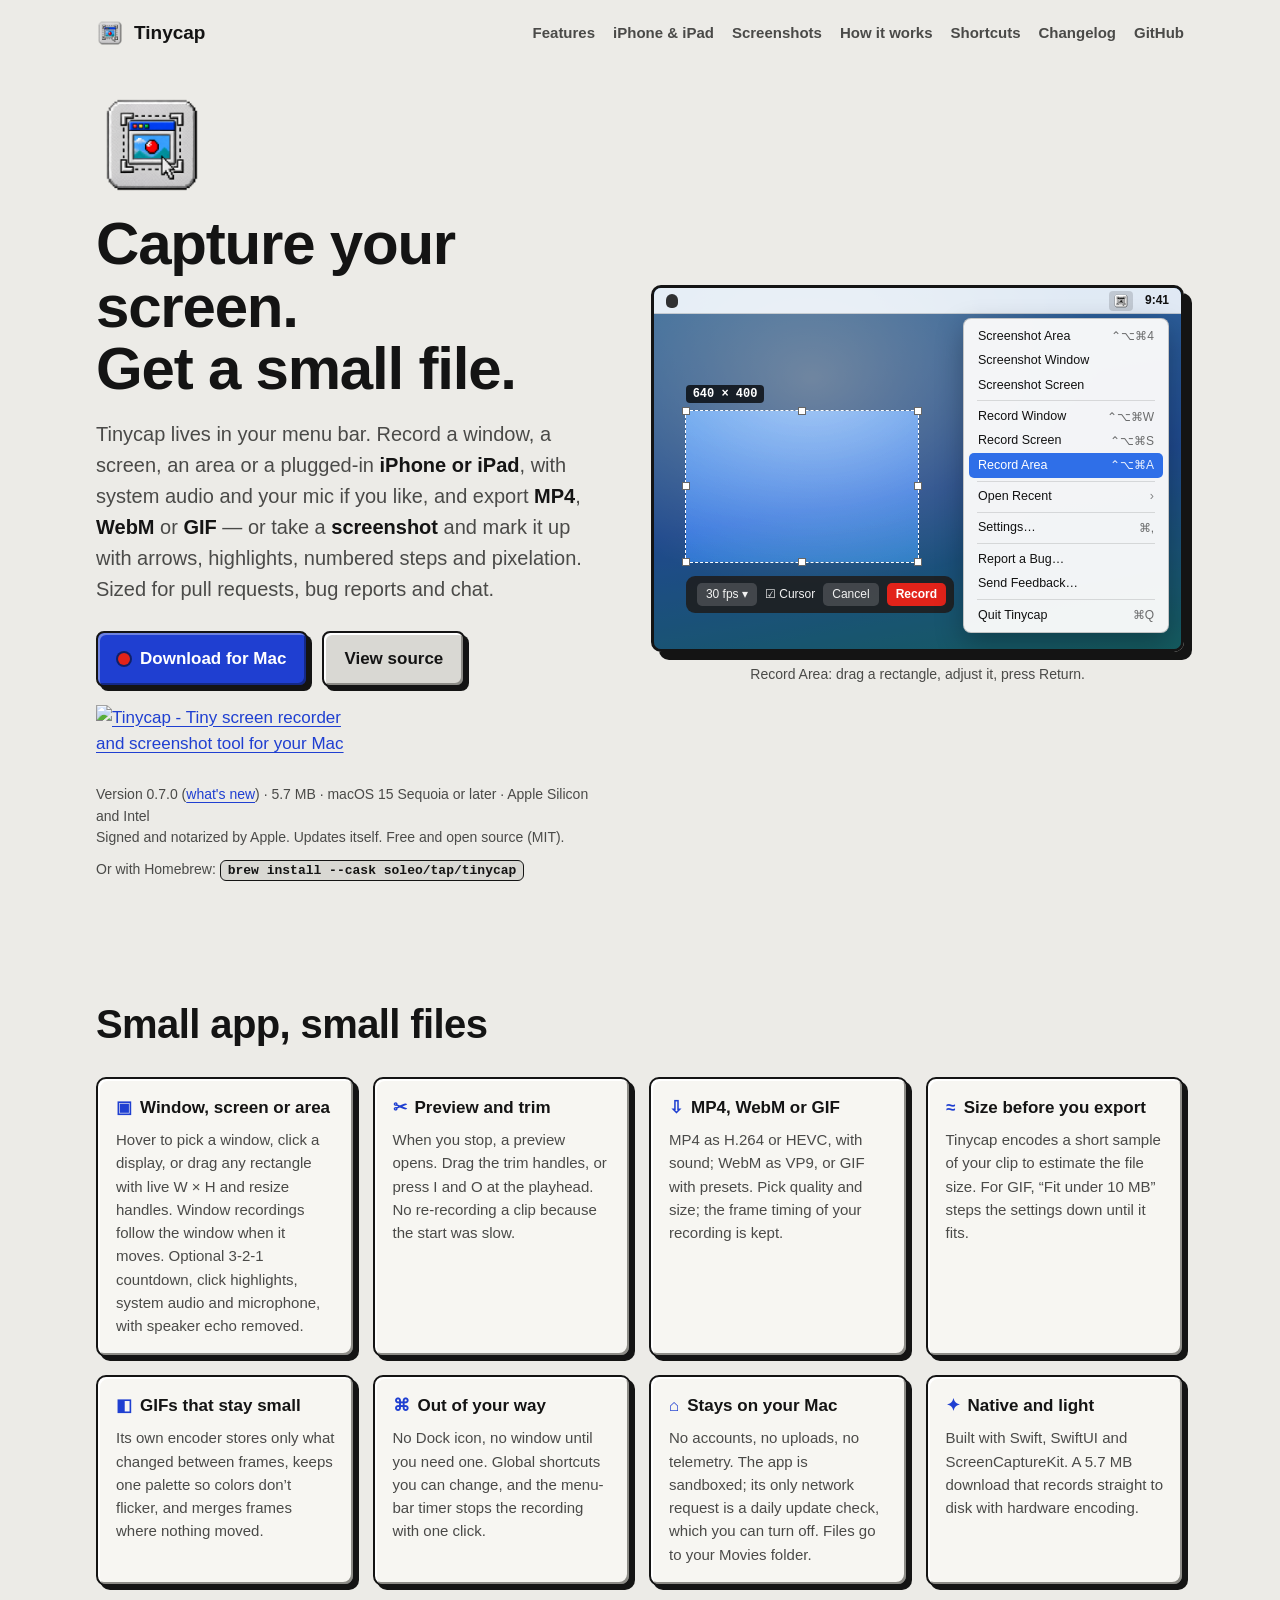
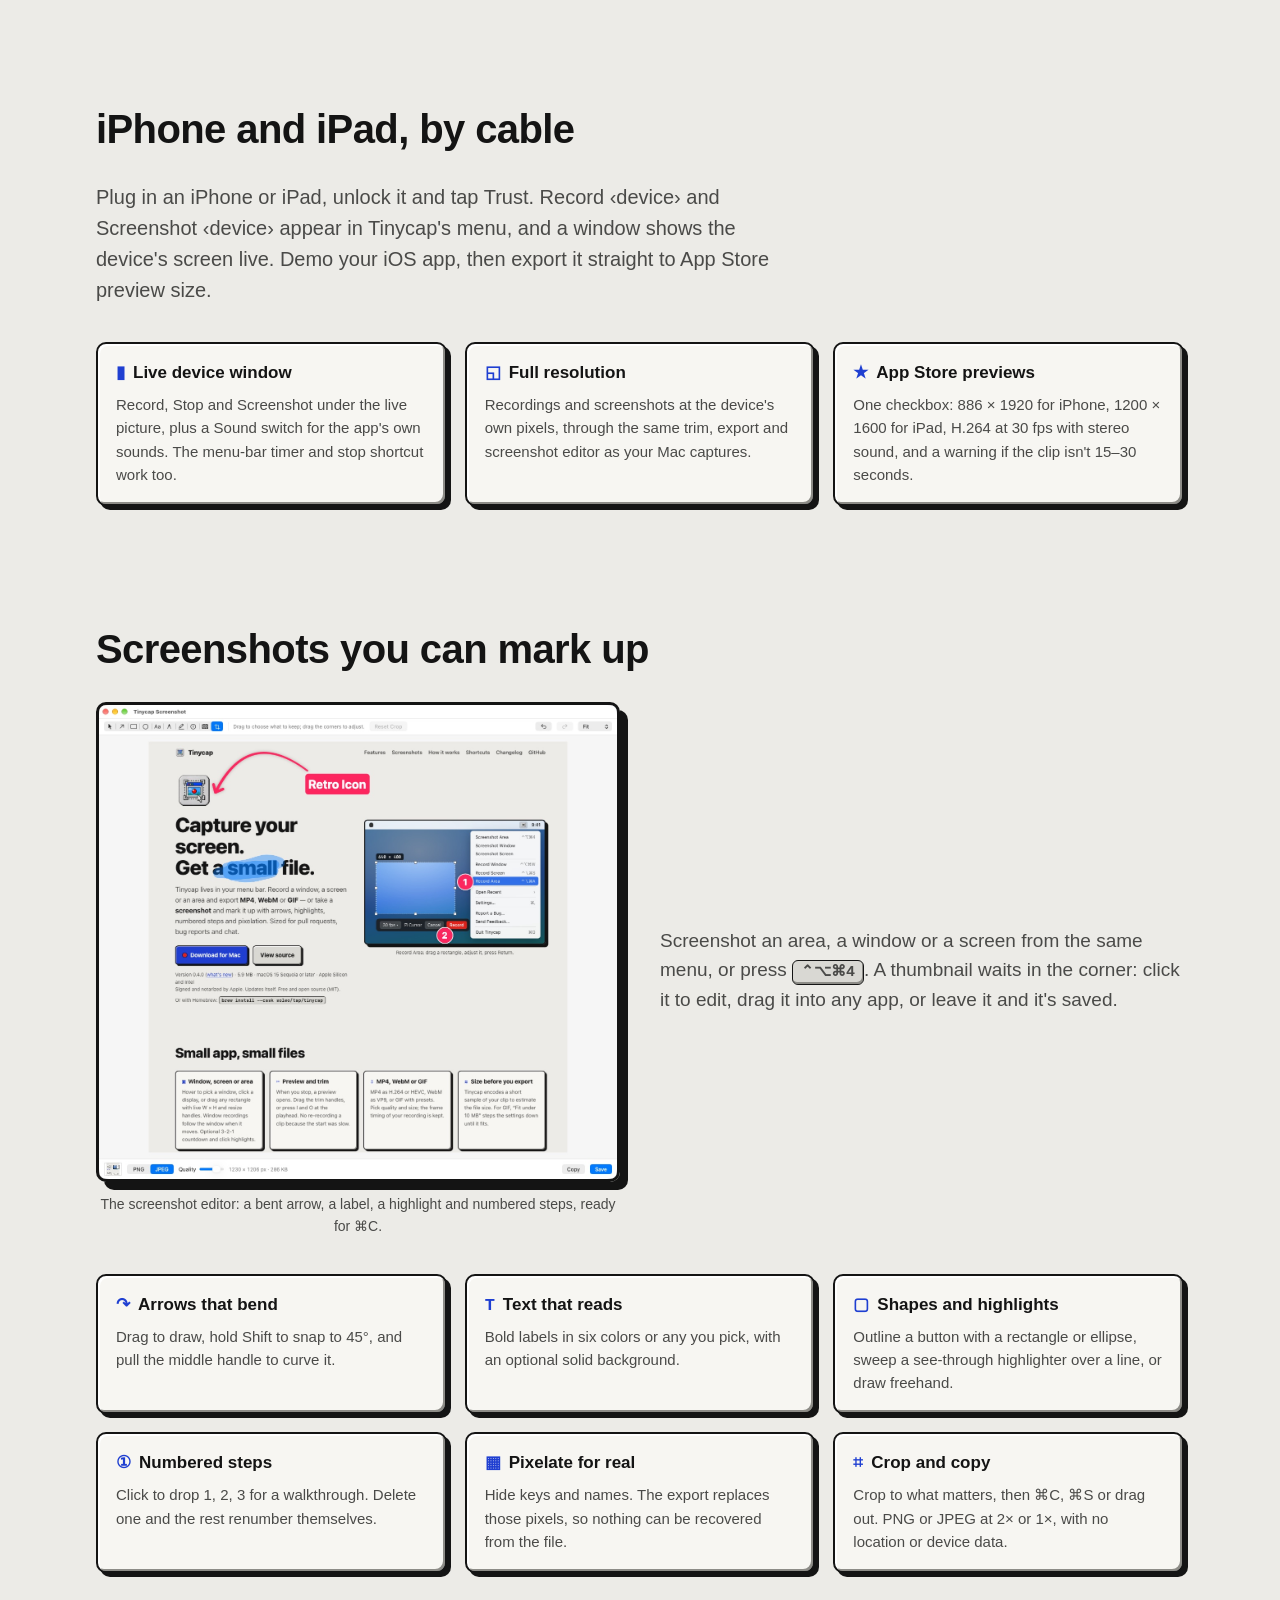
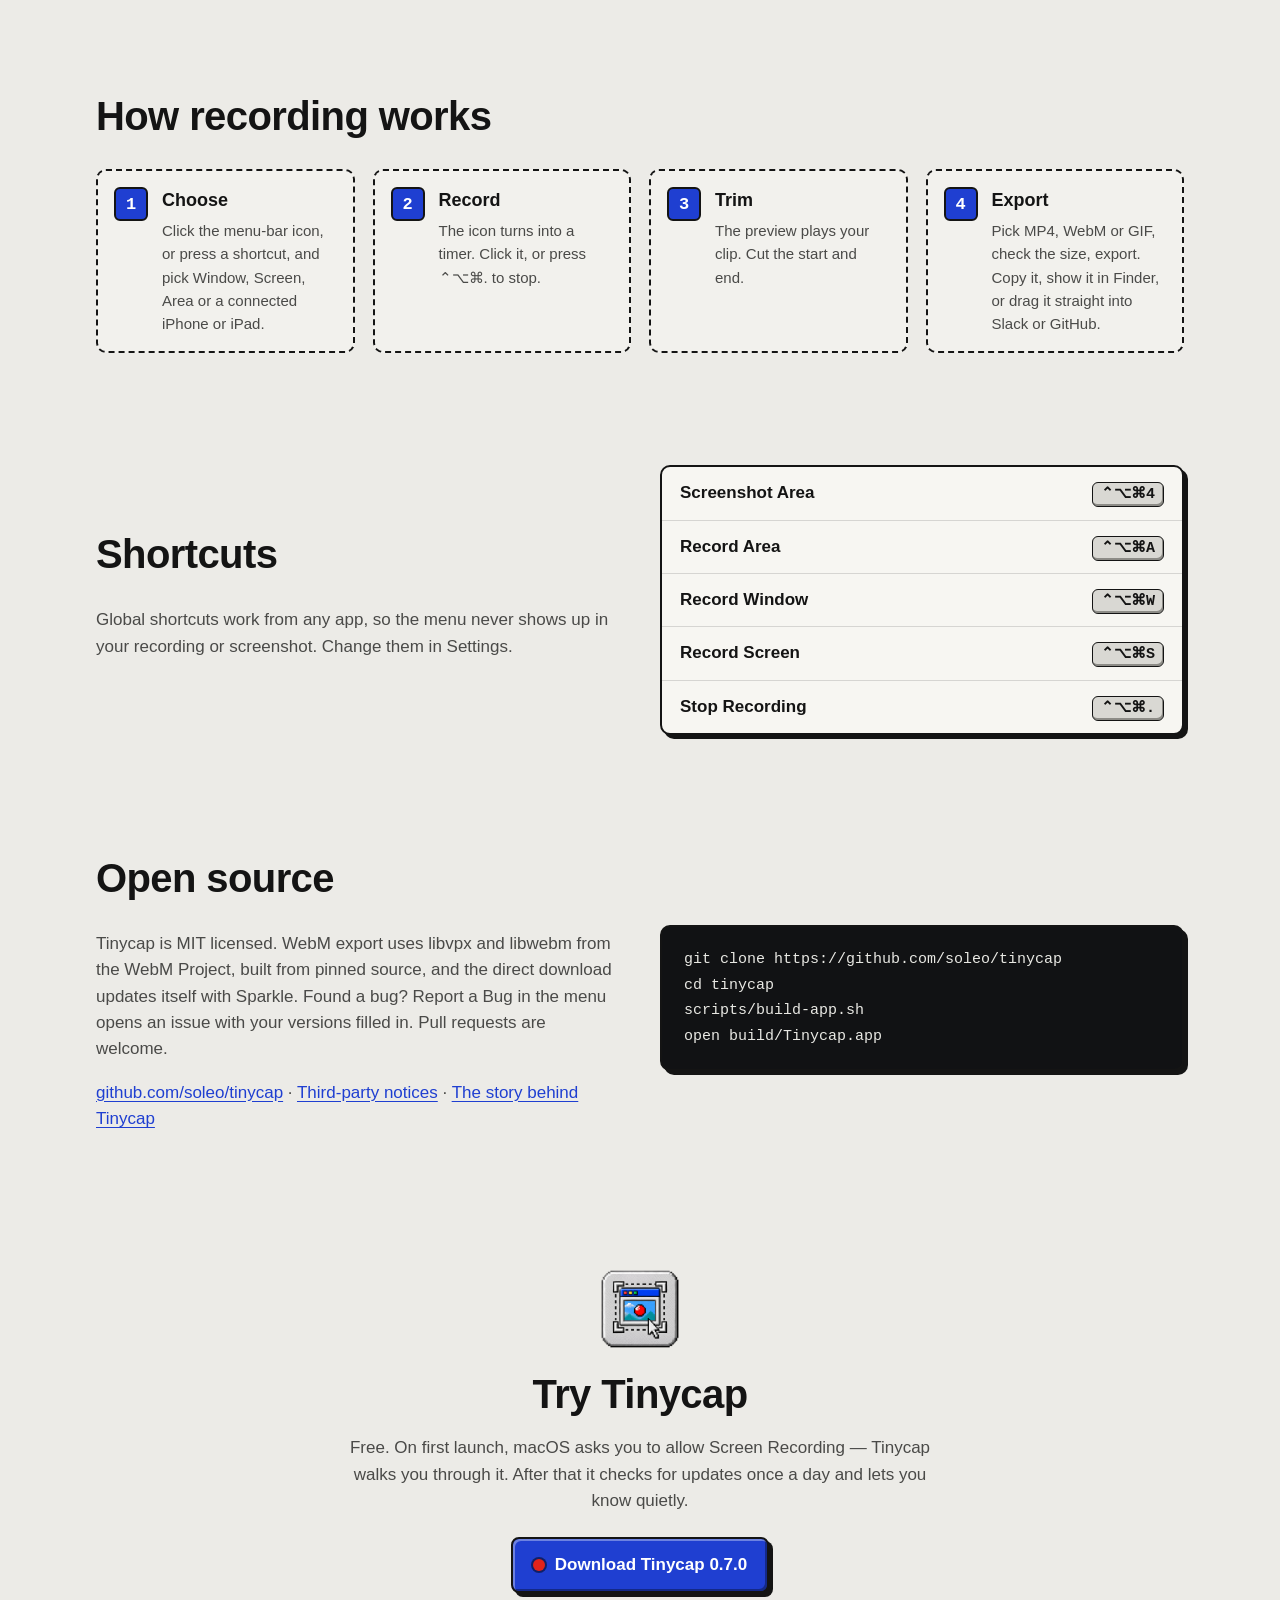
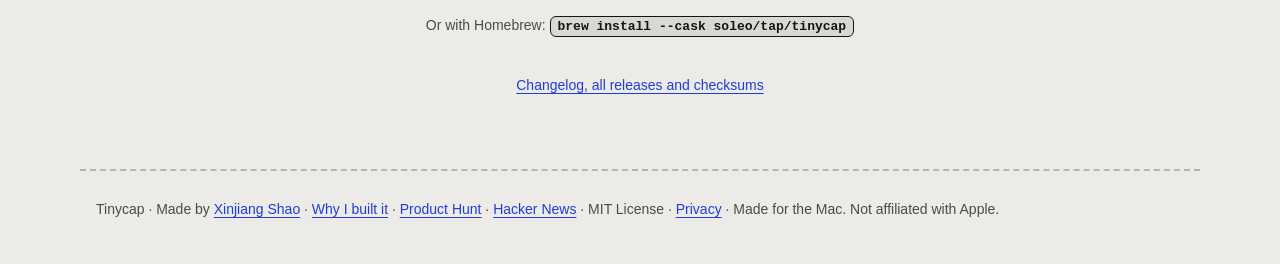
==== commit e50d2e4b: "Tinycap 0.7.0: iPhone and iPad capture Adds an iPhone and iPad section and nav link, mentions device" ====
--- a/index.html
+++ b/index.html
@@ -4,7 +4,7 @@
   <meta charset="utf-8">
   <meta name="viewport" content="width=device-width, initial-scale=1">
   <title>Tinycap — tiny screen recorder and screenshot tool for macOS</title>
-  <meta name="description" content="Tinycap is a small, native macOS menu-bar screen recorder and screenshot tool. Record a window, a screen or an area, with system audio and your mic if you like, and export MP4, WebM or GIF, or take a screenshot and mark it up with arrows, shapes, highlights, numbered steps, text, pixelation and a crop. Free, open source, and your files stay on your Mac.">
+  <meta name="description" content="Tinycap is a small, native macOS menu-bar screen recorder and screenshot tool. Record a window, a screen, an area or a connected iPhone or iPad, with system audio and your mic if you like, export App Store app previews, and export MP4, WebM or GIF, or take a screenshot and mark it up with arrows, shapes, highlights, numbered steps, text, pixelation and a crop. Free, open source, and your files stay on your Mac.">
   <meta name="author" content="Xinjiang Shao">
   <meta name="color-scheme" content="light dark">
   <link rel="canonical" href="https://soleo.github.io/tinycap/">
@@ -12,7 +12,7 @@
   <meta property="og:site_name" content="Tinycap">
   <meta property="og:url" content="https://soleo.github.io/tinycap/">
   <meta property="og:title" content="Tinycap — tiny screen recorder and screenshot tool for macOS">
-  <meta property="og:description" content="Record or screenshot a window, a screen or an area from the menu bar. Export MP4, WebM or GIF, or mark up a screenshot with arrows, highlights, numbered steps and pixelation. Free and open source.">
+  <meta property="og:description" content="Record or screenshot a window, a screen, an area or a connected iPhone or iPad from the menu bar. Export MP4, WebM or GIF, or mark up a screenshot with arrows, highlights, numbered steps and pixelation. Free and open source.">
   <meta property="og:image" content="https://soleo.github.io/tinycap/assets/og-image.png">
   <meta property="og:image:secure_url" content="https://soleo.github.io/tinycap/assets/og-image.png">
   <meta property="og:image:type" content="image/png">
@@ -22,13 +22,13 @@
   <meta property="og:locale" content="en_US">
   <meta name="twitter:card" content="summary_large_image">
   <meta name="twitter:title" content="Tinycap — tiny screen recorder and screenshot tool for macOS">
-  <meta name="twitter:description" content="Record or screenshot a window, a screen or an area from the menu bar. Export MP4, WebM or GIF. Free and open source.">
+  <meta name="twitter:description" content="Record or screenshot a window, a screen, an area or a connected iPhone or iPad from the menu bar. Export MP4, WebM or GIF. Free and open source.">
   <meta name="twitter:image" content="https://soleo.github.io/tinycap/assets/og-image.png">
   <meta name="twitter:image:alt" content="Tinycap app icon next to the headline: Capture your screen. Get a small file.">
   <link rel="icon" type="image/png" sizes="32x32" href="assets/favicon-32.png">
   <link rel="icon" type="image/png" sizes="64x64" href="assets/favicon-64.png">
   <link rel="apple-touch-icon" href="assets/apple-touch-icon.png">
-  <link rel="stylesheet" href="styles.css?v=0.6.0">
+  <link rel="stylesheet" href="styles.css?v=0.7.0">
 </head>
 <body>
   <a class="skip" href="#main">Skip to content</a>
@@ -40,6 +40,7 @@
     </a>
     <nav aria-label="Primary">
       <a href="#features">Features</a>
+      <a href="#devices">iPhone &amp; iPad</a>
       <a href="#screenshots">Screenshots</a>
       <a href="#how">How it works</a>
       <a href="#shortcuts">Shortcuts</a>
@@ -53,9 +54,9 @@
       <div class="hero-copy">
         <img class="hero-icon" src="assets/icon-256.png" width="128" height="128" alt="Tinycap app icon: a window inside dashed capture corners, with a pointer">
         <h1>Capture your screen.<br>Get a small file.</h1>
-        <p class="lead">Tinycap lives in your menu bar. Record a window, a screen or an area, with system audio and your mic if you like, and export <strong>MP4</strong>, <strong>WebM</strong> or <strong>GIF</strong> — or take a <strong>screenshot</strong> and mark it up with arrows, highlights, numbered steps and pixelation. Sized for pull requests, bug reports and chat.</p>
+        <p class="lead">Tinycap lives in your menu bar. Record a window, a screen, an area or a plugged-in <strong>iPhone or iPad</strong>, with system audio and your mic if you like, and export <strong>MP4</strong>, <strong>WebM</strong> or <strong>GIF</strong> — or take a <strong>screenshot</strong> and mark it up with arrows, highlights, numbered steps and pixelation. Sized for pull requests, bug reports and chat.</p>
         <div class="cta">
-          <a class="button primary" href="https://github.com/soleo/tinycap/releases/download/v0.6.0/Tinycap-0.6.0.dmg">
+          <a class="button primary" href="https://github.com/soleo/tinycap/releases/download/v0.7.0/Tinycap-0.7.0.dmg">
             <span class="rec" aria-hidden="true"></span> Download for Mac
           </a>
           <a class="button" href="https://github.com/soleo/tinycap">View source</a>
@@ -66,7 +67,7 @@
             <img src="https://api.producthunt.com/widgets/embed-image/v1/product_review.svg?product_id=1359741&amp;theme=light" alt="Tinycap - Tiny screen recorder and screenshot tool for your Mac | Product Hunt" width="250" height="54">
           </picture>
         </a>
-        <p class="fine">Version 0.6.0 (<a href="https://github.com/soleo/tinycap/releases/tag/v0.6.0">what's new</a>) · 6.4 MB · macOS 15 Sequoia or later · Apple Silicon and Intel<br>Signed and notarized by Apple. Updates itself. Free and open source (MIT).</p>
+        <p class="fine">Version 0.7.0 (<a href="https://github.com/soleo/tinycap/releases/tag/v0.7.0">what's new</a>) · 5.7 MB · macOS 15 Sequoia or later · Apple Silicon and Intel<br>Signed and notarized by Apple. Updates itself. Free and open source (MIT).</p>
         <p class="fine brew">Or with Homebrew: <code>brew install --cask soleo/tap/tinycap</code></p>
       </div>
 
@@ -146,7 +147,26 @@
         </article>
         <article class="tile">
           <h3><span class="glyph" aria-hidden="true">✦</span> Native and light</h3>
-          <p>Built with Swift, SwiftUI and ScreenCaptureKit. A 6.4 MB download that records straight to disk with hardware encoding.</p>
+          <p>Built with Swift, SwiftUI and ScreenCaptureKit. A 5.7 MB download that records straight to disk with hardware encoding.</p>
+        </article>
+      </div>
+    </section>
+
+    <section id="devices" class="section">
+      <h2>iPhone and iPad, by cable</h2>
+      <p class="lead">Plug in an iPhone or iPad, unlock it and tap Trust. Record ‹device› and Screenshot ‹device› appear in Tinycap's menu, and a window shows the device's screen live. Demo your iOS app, then export it straight to App Store preview size.</p>
+      <div class="grid shot-tiles">
+        <article class="tile">
+          <h3><span class="glyph" aria-hidden="true">▮</span> Live device window</h3>
+          <p>Record, Stop and Screenshot under the live picture, plus a Sound switch for the app's own sounds. The menu-bar timer and stop shortcut work too.</p>
+        </article>
+        <article class="tile">
+          <h3><span class="glyph" aria-hidden="true">◱</span> Full resolution</h3>
+          <p>Recordings and screenshots at the device's own pixels, through the same trim, export and screenshot editor as your Mac captures.</p>
+        </article>
+        <article class="tile">
+          <h3><span class="glyph" aria-hidden="true">★</span> App Store previews</h3>
+          <p>One checkbox: 886 × 1920 for iPhone, 1200 × 1600 for iPad, H.264 at 30 fps with stereo sound, and a warning if the clip isn't 15–30 seconds.</p>
         </article>
       </div>
     </section>
@@ -194,7 +214,7 @@
     <section id="how" class="section">
       <h2>How recording works</h2>
       <ol class="steps">
-        <li><span class="n">1</span><div><h3>Choose</h3><p>Click the menu-bar icon, or press a shortcut, and pick Window, Screen or Area.</p></div></li>
+        <li><span class="n">1</span><div><h3>Choose</h3><p>Click the menu-bar icon, or press a shortcut, and pick Window, Screen, Area or a connected iPhone or iPad.</p></div></li>
         <li><span class="n">2</span><div><h3>Record</h3><p>The icon turns into a timer. Click it, or press ⌃⌥⌘. to stop.</p></div></li>
         <li><span class="n">3</span><div><h3>Trim</h3><p>The preview plays your clip. Cut the start and end.</p></div></li>
         <li><span class="n">4</span><div><h3>Export</h3><p>Pick MP4, WebM or GIF, check the size, export. Copy it, show it in Finder, or drag it straight into Slack or GitHub.</p></div></li>
@@ -234,8 +254,8 @@
       <img src="assets/icon-256.png" width="96" height="96" alt="">
       <h2>Try Tinycap</h2>
       <p>Free. On first launch, macOS asks you to allow Screen Recording — Tinycap walks you through it. After that it checks for updates once a day and lets you know quietly.</p>
-      <a class="button primary" href="https://github.com/soleo/tinycap/releases/download/v0.6.0/Tinycap-0.6.0.dmg">
-        <span class="rec" aria-hidden="true"></span> Download Tinycap 0.6.0
+      <a class="button primary" href="https://github.com/soleo/tinycap/releases/download/v0.7.0/Tinycap-0.7.0.dmg">
+        <span class="rec" aria-hidden="true"></span> Download Tinycap 0.7.0
       </a>
       <p class="fine brew">Or with Homebrew: <code>brew install --cask soleo/tap/tinycap</code></p>
       <p class="fine"><a href="https://github.com/soleo/tinycap/releases">Changelog, all releases and checksums</a></p>
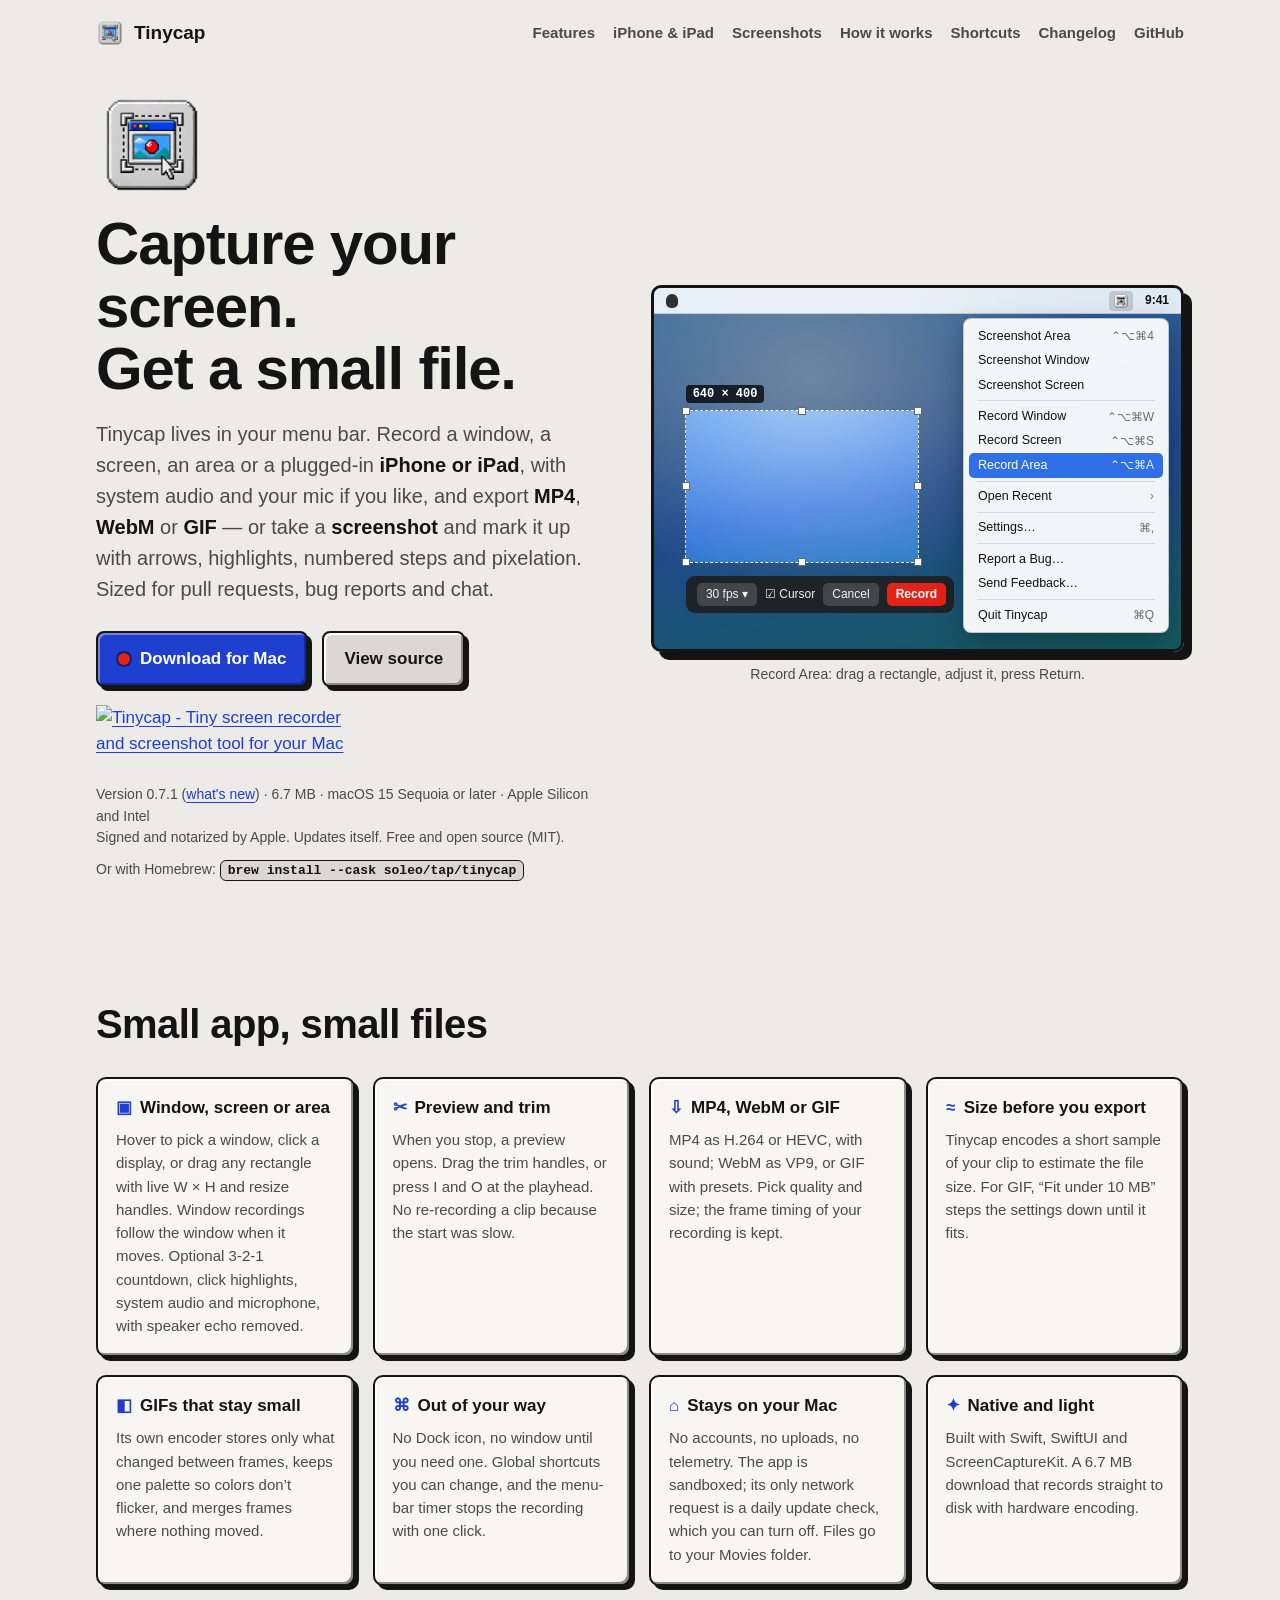
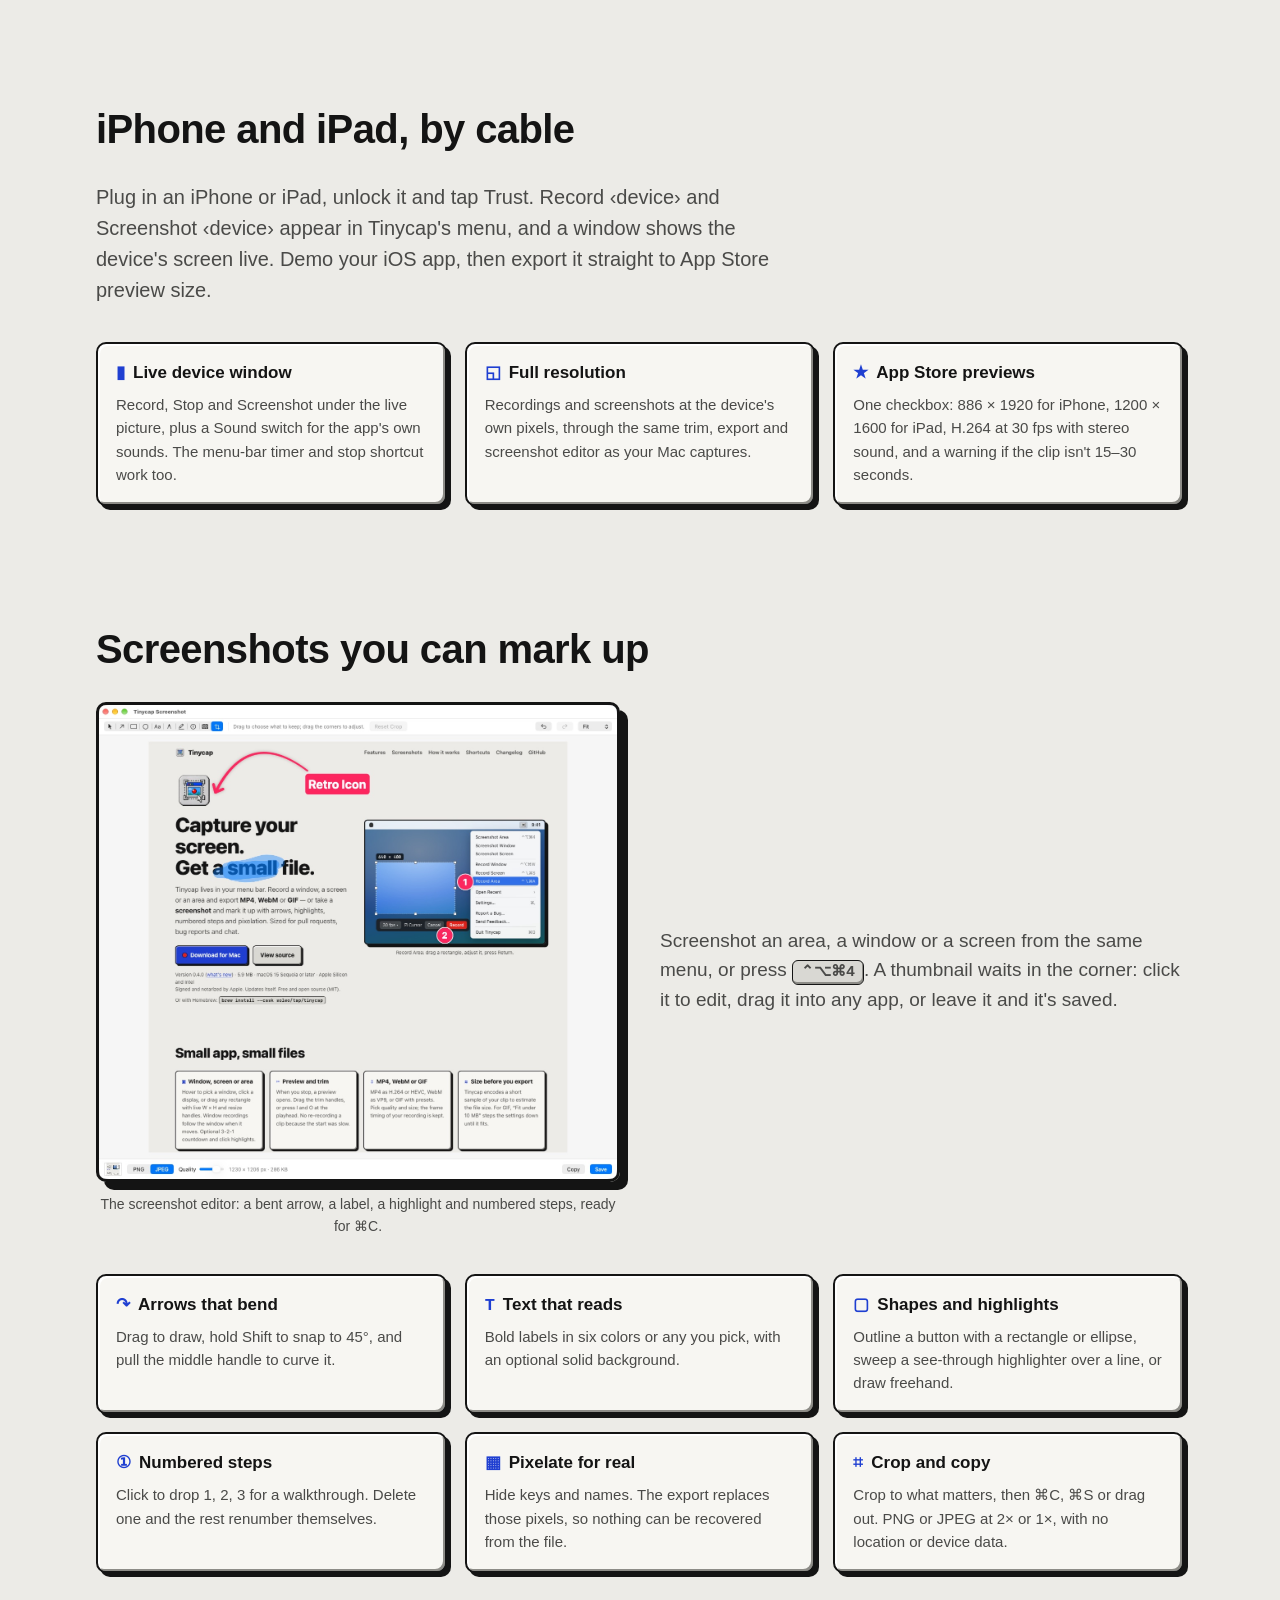
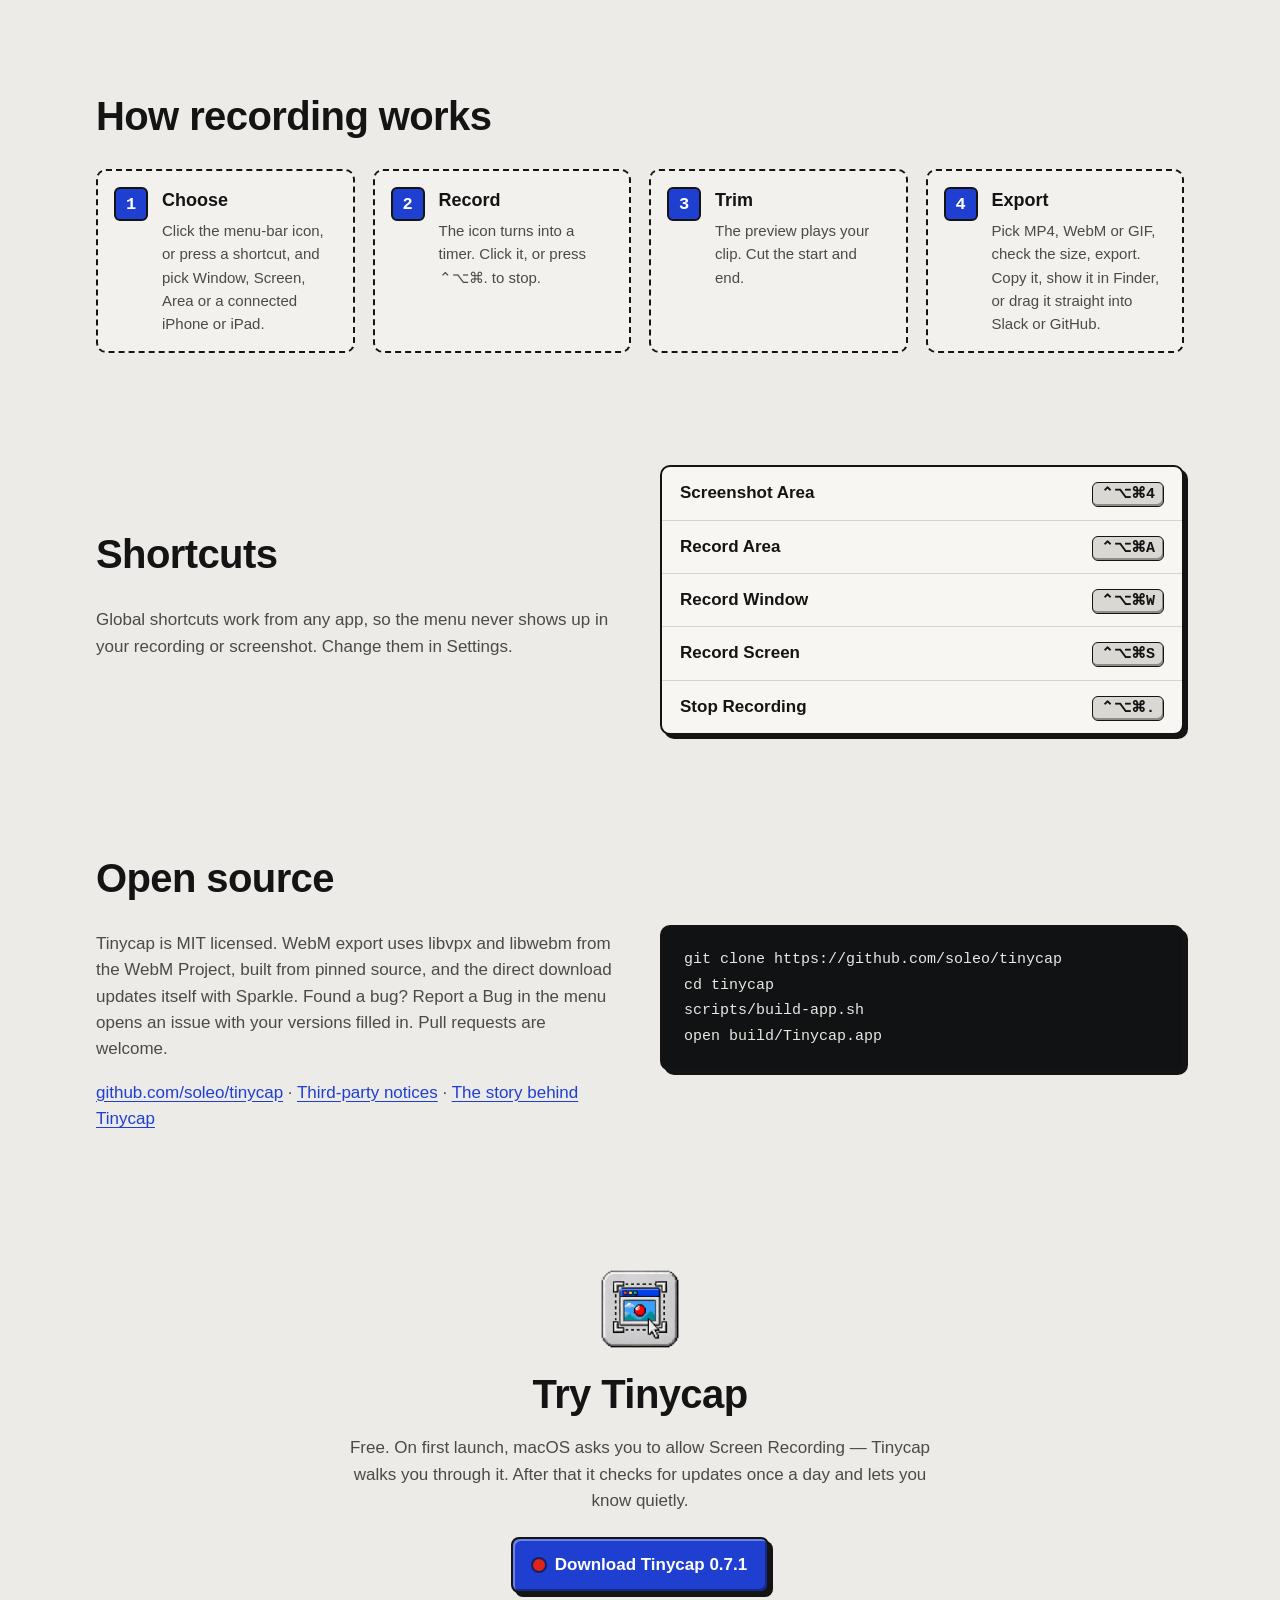
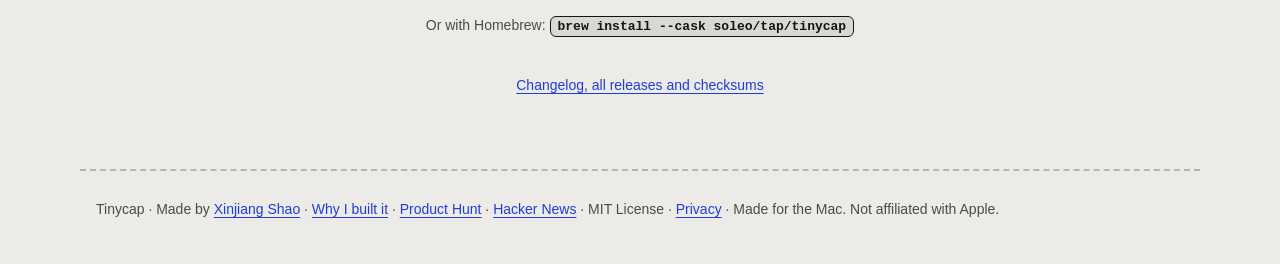
==== commit ed151326: "Update the site for 0.7.1 Co-Authored-By: Claude Opus 5.5 <noreply@anthropic.com>" ====
--- a/index.html
+++ b/index.html
@@ -28,7 +28,7 @@
   <link rel="icon" type="image/png" sizes="32x32" href="assets/favicon-32.png">
   <link rel="icon" type="image/png" sizes="64x64" href="assets/favicon-64.png">
   <link rel="apple-touch-icon" href="assets/apple-touch-icon.png">
-  <link rel="stylesheet" href="styles.css?v=0.7.0">
+  <link rel="stylesheet" href="styles.css?v=0.7.1">
 </head>
 <body>
   <a class="skip" href="#main">Skip to content</a>
@@ -56,7 +56,7 @@
         <h1>Capture your screen.<br>Get a small file.</h1>
         <p class="lead">Tinycap lives in your menu bar. Record a window, a screen, an area or a plugged-in <strong>iPhone or iPad</strong>, with system audio and your mic if you like, and export <strong>MP4</strong>, <strong>WebM</strong> or <strong>GIF</strong> — or take a <strong>screenshot</strong> and mark it up with arrows, highlights, numbered steps and pixelation. Sized for pull requests, bug reports and chat.</p>
         <div class="cta">
-          <a class="button primary" href="https://github.com/soleo/tinycap/releases/download/v0.7.0/Tinycap-0.7.0.dmg">
+          <a class="button primary" href="https://github.com/soleo/tinycap/releases/download/v0.7.1/Tinycap-0.7.1.dmg">
             <span class="rec" aria-hidden="true"></span> Download for Mac
           </a>
           <a class="button" href="https://github.com/soleo/tinycap">View source</a>
@@ -67,7 +67,7 @@
             <img src="https://api.producthunt.com/widgets/embed-image/v1/product_review.svg?product_id=1359741&amp;theme=light" alt="Tinycap - Tiny screen recorder and screenshot tool for your Mac | Product Hunt" width="250" height="54">
           </picture>
         </a>
-        <p class="fine">Version 0.7.0 (<a href="https://github.com/soleo/tinycap/releases/tag/v0.7.0">what's new</a>) · 5.7 MB · macOS 15 Sequoia or later · Apple Silicon and Intel<br>Signed and notarized by Apple. Updates itself. Free and open source (MIT).</p>
+        <p class="fine">Version 0.7.1 (<a href="https://github.com/soleo/tinycap/releases/tag/v0.7.1">what's new</a>) · 6.7 MB · macOS 15 Sequoia or later · Apple Silicon and Intel<br>Signed and notarized by Apple. Updates itself. Free and open source (MIT).</p>
         <p class="fine brew">Or with Homebrew: <code>brew install --cask soleo/tap/tinycap</code></p>
       </div>
 
@@ -147,7 +147,7 @@
         </article>
         <article class="tile">
           <h3><span class="glyph" aria-hidden="true">✦</span> Native and light</h3>
-          <p>Built with Swift, SwiftUI and ScreenCaptureKit. A 5.7 MB download that records straight to disk with hardware encoding.</p>
+          <p>Built with Swift, SwiftUI and ScreenCaptureKit. A 6.7 MB download that records straight to disk with hardware encoding.</p>
         </article>
       </div>
     </section>
@@ -254,8 +254,8 @@
       <img src="assets/icon-256.png" width="96" height="96" alt="">
       <h2>Try Tinycap</h2>
       <p>Free. On first launch, macOS asks you to allow Screen Recording — Tinycap walks you through it. After that it checks for updates once a day and lets you know quietly.</p>
-      <a class="button primary" href="https://github.com/soleo/tinycap/releases/download/v0.7.0/Tinycap-0.7.0.dmg">
-        <span class="rec" aria-hidden="true"></span> Download Tinycap 0.7.0
+      <a class="button primary" href="https://github.com/soleo/tinycap/releases/download/v0.7.1/Tinycap-0.7.1.dmg">
+        <span class="rec" aria-hidden="true"></span> Download Tinycap 0.7.1
       </a>
       <p class="fine brew">Or with Homebrew: <code>brew install --cask soleo/tap/tinycap</code></p>
       <p class="fine"><a href="https://github.com/soleo/tinycap/releases">Changelog, all releases and checksums</a></p>
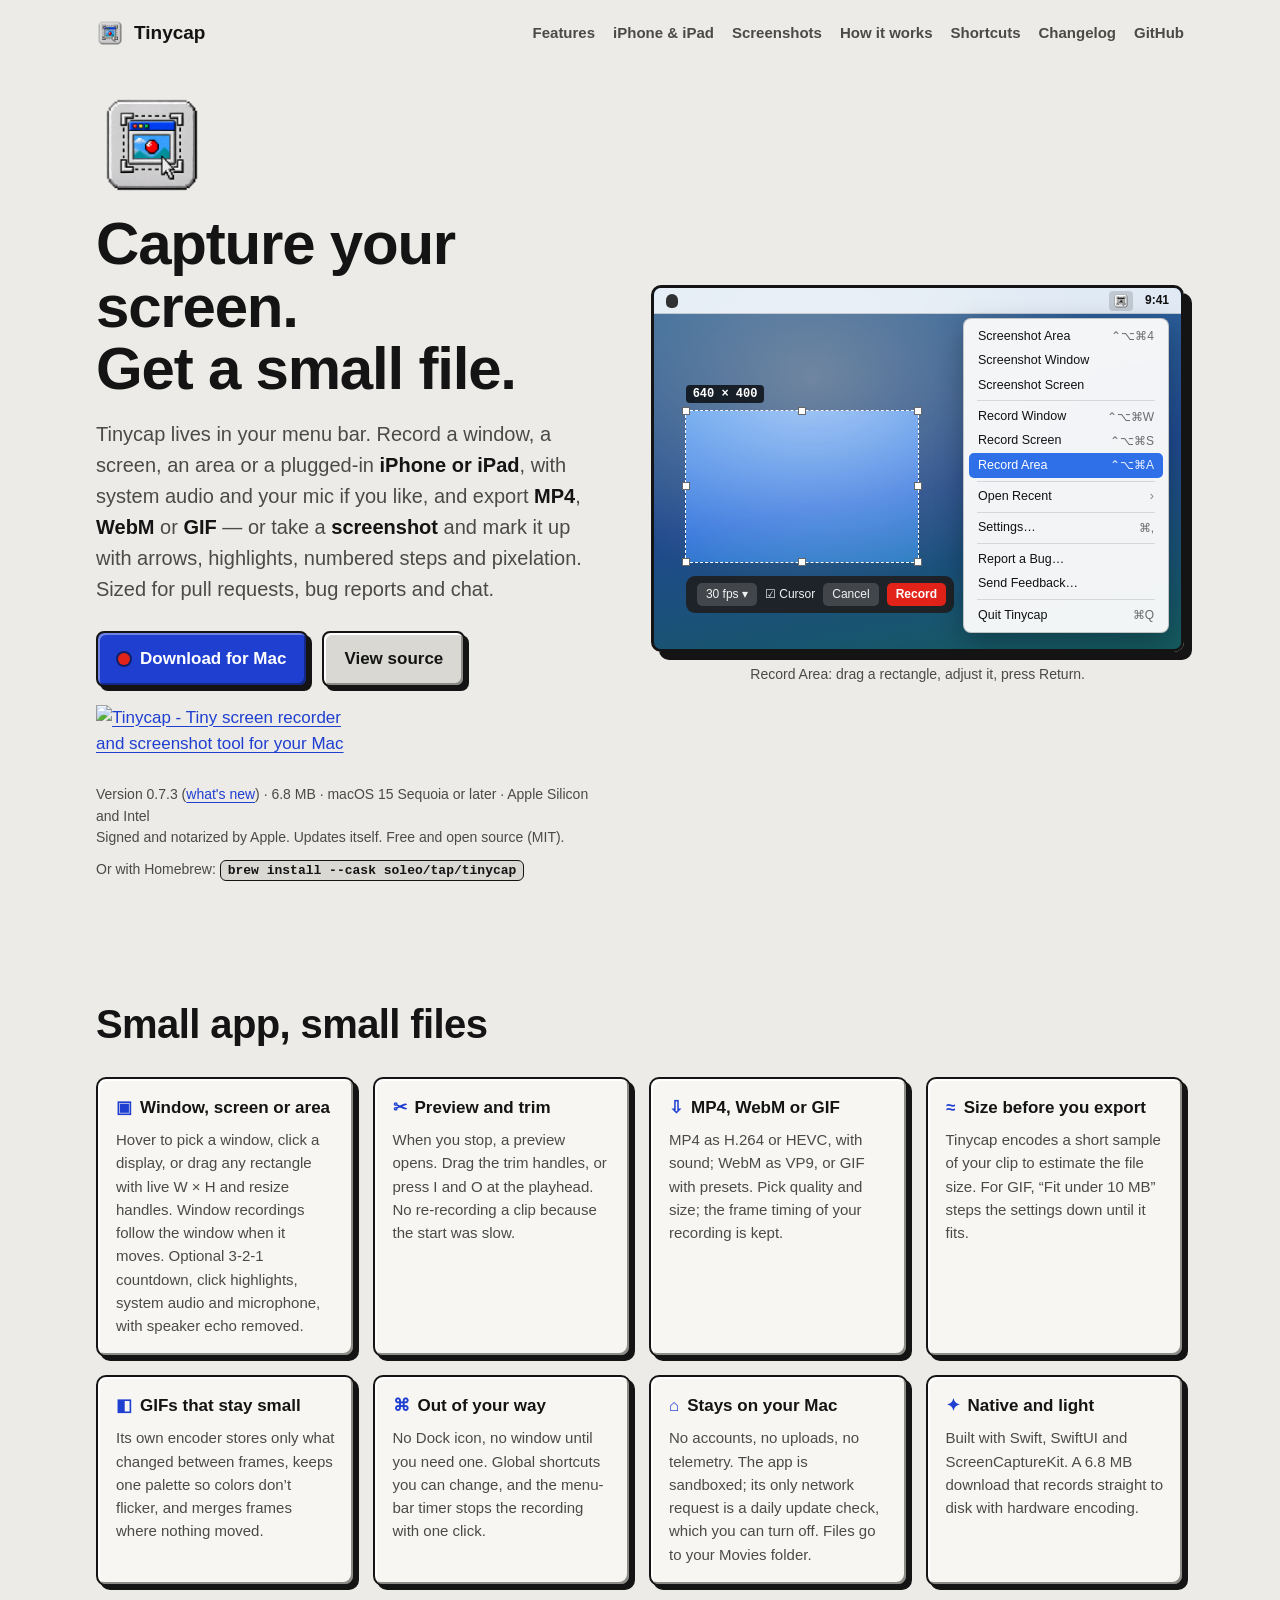
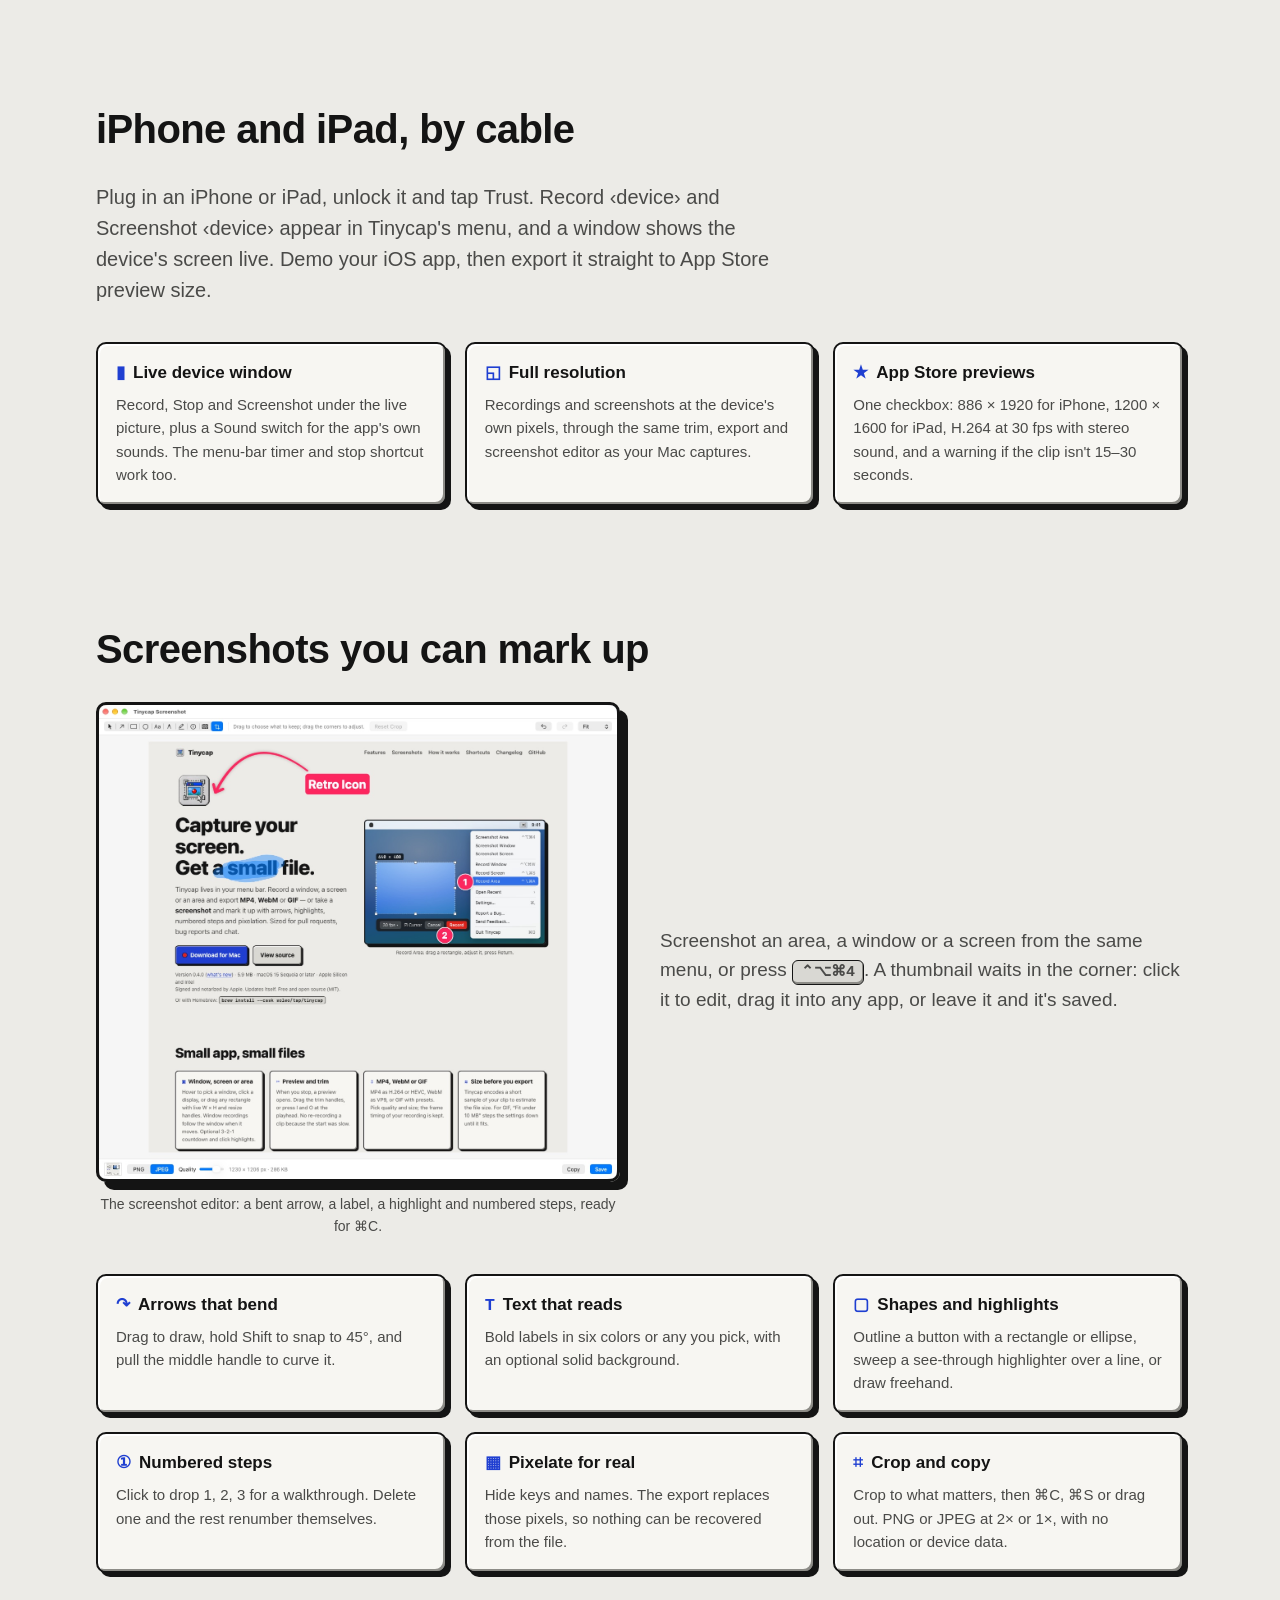
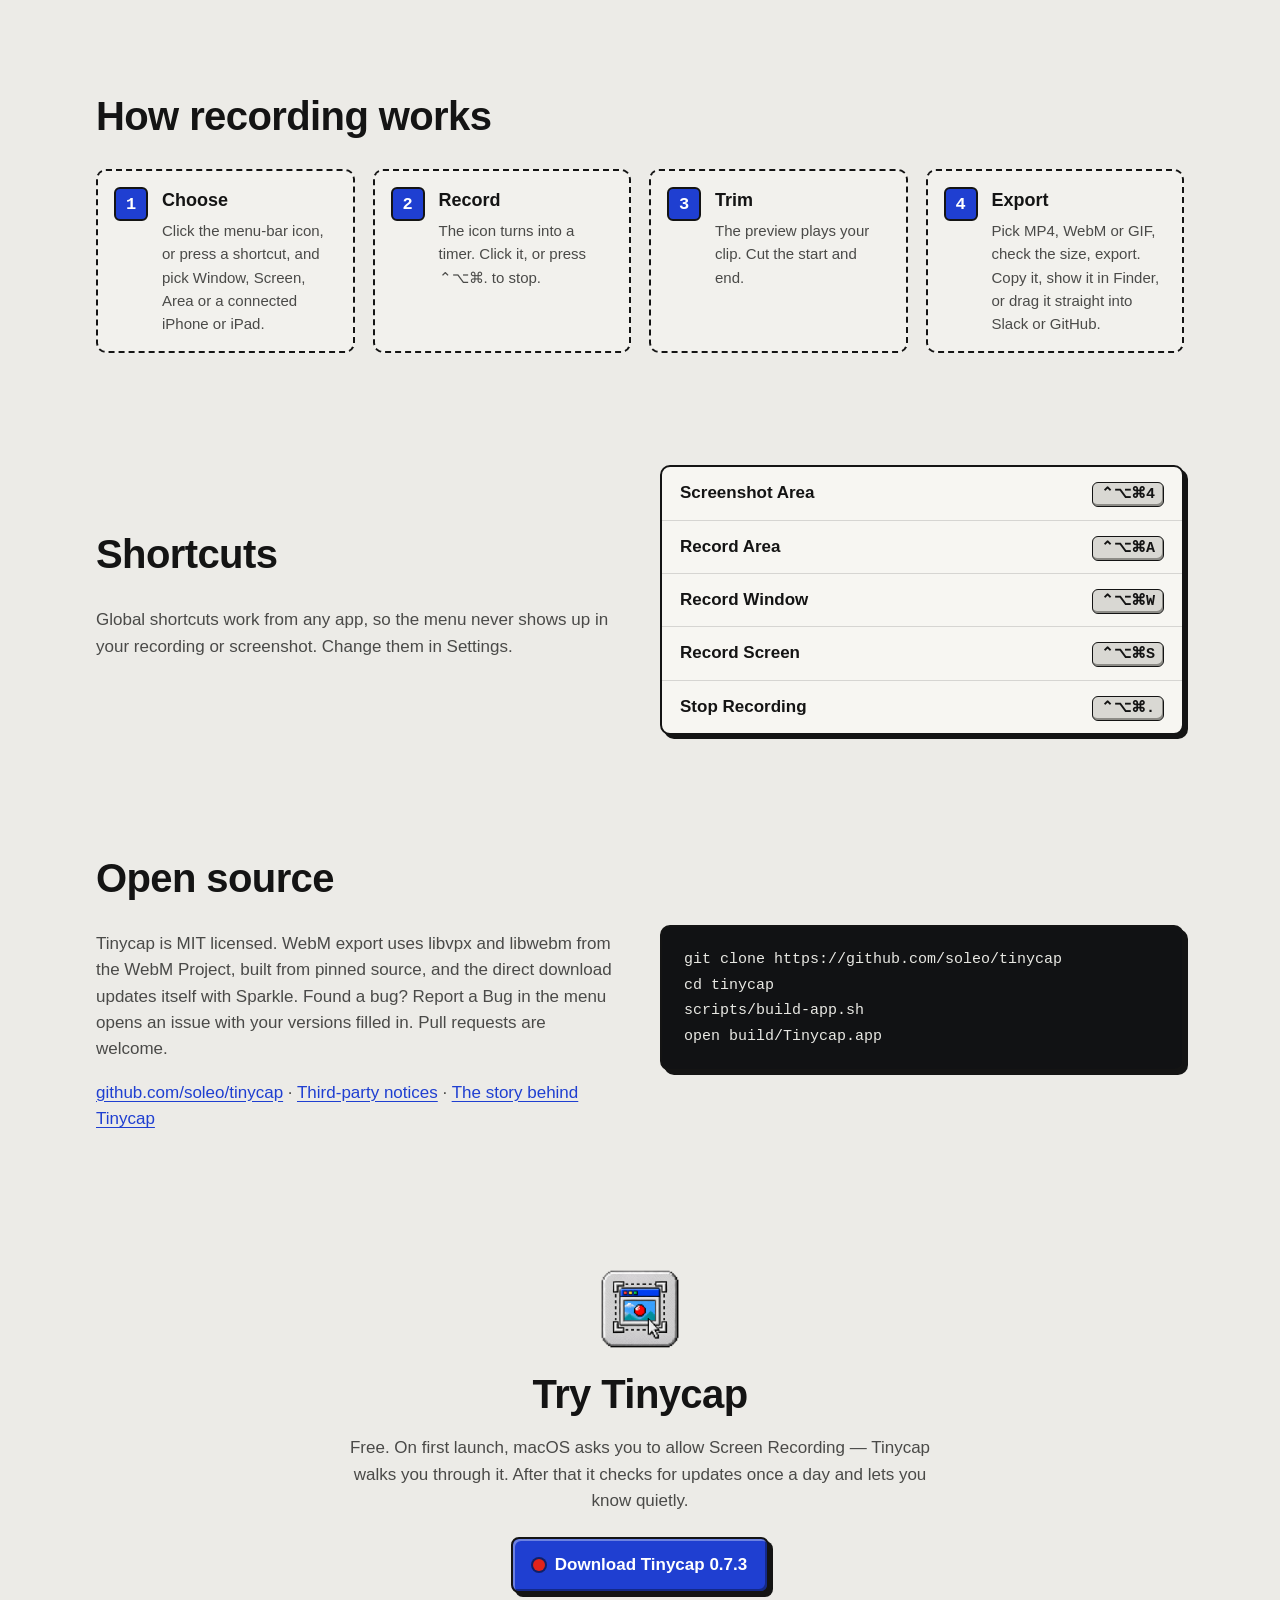
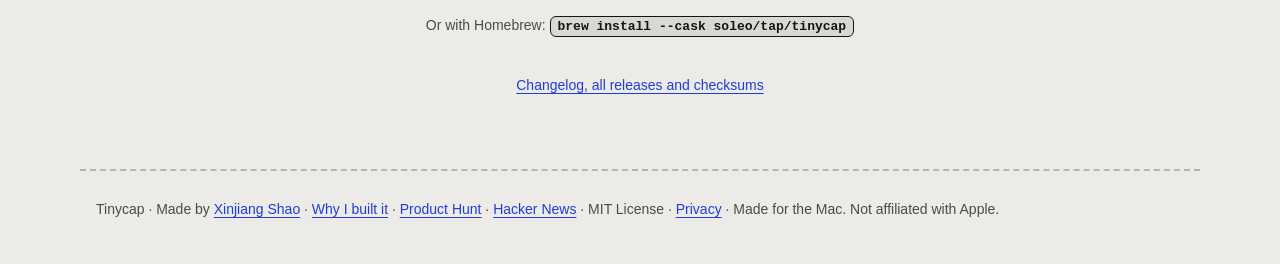
==== commit ab6638fa: "Update the site for 0.7.3 Points the download links at the 0.7.3 DMG and updates the version and dow" ====
--- a/index.html
+++ b/index.html
@@ -28,7 +28,7 @@
   <link rel="icon" type="image/png" sizes="32x32" href="assets/favicon-32.png">
   <link rel="icon" type="image/png" sizes="64x64" href="assets/favicon-64.png">
   <link rel="apple-touch-icon" href="assets/apple-touch-icon.png">
-  <link rel="stylesheet" href="styles.css?v=0.7.1">
+  <link rel="stylesheet" href="styles.css?v=0.7.3">
 </head>
 <body>
   <a class="skip" href="#main">Skip to content</a>
@@ -56,7 +56,7 @@
         <h1>Capture your screen.<br>Get a small file.</h1>
         <p class="lead">Tinycap lives in your menu bar. Record a window, a screen, an area or a plugged-in <strong>iPhone or iPad</strong>, with system audio and your mic if you like, and export <strong>MP4</strong>, <strong>WebM</strong> or <strong>GIF</strong> — or take a <strong>screenshot</strong> and mark it up with arrows, highlights, numbered steps and pixelation. Sized for pull requests, bug reports and chat.</p>
         <div class="cta">
-          <a class="button primary" href="https://github.com/soleo/tinycap/releases/download/v0.7.1/Tinycap-0.7.1.dmg">
+          <a class="button primary" href="https://github.com/soleo/tinycap/releases/download/v0.7.3/Tinycap-0.7.3.dmg">
             <span class="rec" aria-hidden="true"></span> Download for Mac
           </a>
           <a class="button" href="https://github.com/soleo/tinycap">View source</a>
@@ -67,7 +67,7 @@
             <img src="https://api.producthunt.com/widgets/embed-image/v1/product_review.svg?product_id=1359741&amp;theme=light" alt="Tinycap - Tiny screen recorder and screenshot tool for your Mac | Product Hunt" width="250" height="54">
           </picture>
         </a>
-        <p class="fine">Version 0.7.1 (<a href="https://github.com/soleo/tinycap/releases/tag/v0.7.1">what's new</a>) · 6.7 MB · macOS 15 Sequoia or later · Apple Silicon and Intel<br>Signed and notarized by Apple. Updates itself. Free and open source (MIT).</p>
+        <p class="fine">Version 0.7.3 (<a href="https://github.com/soleo/tinycap/releases/tag/v0.7.3">what's new</a>) · 6.8 MB · macOS 15 Sequoia or later · Apple Silicon and Intel<br>Signed and notarized by Apple. Updates itself. Free and open source (MIT).</p>
         <p class="fine brew">Or with Homebrew: <code>brew install --cask soleo/tap/tinycap</code></p>
       </div>
 
@@ -147,7 +147,7 @@
         </article>
         <article class="tile">
           <h3><span class="glyph" aria-hidden="true">✦</span> Native and light</h3>
-          <p>Built with Swift, SwiftUI and ScreenCaptureKit. A 6.7 MB download that records straight to disk with hardware encoding.</p>
+          <p>Built with Swift, SwiftUI and ScreenCaptureKit. A 6.8 MB download that records straight to disk with hardware encoding.</p>
         </article>
       </div>
     </section>
@@ -254,8 +254,8 @@
       <img src="assets/icon-256.png" width="96" height="96" alt="">
       <h2>Try Tinycap</h2>
       <p>Free. On first launch, macOS asks you to allow Screen Recording — Tinycap walks you through it. After that it checks for updates once a day and lets you know quietly.</p>
-      <a class="button primary" href="https://github.com/soleo/tinycap/releases/download/v0.7.1/Tinycap-0.7.1.dmg">
-        <span class="rec" aria-hidden="true"></span> Download Tinycap 0.7.1
+      <a class="button primary" href="https://github.com/soleo/tinycap/releases/download/v0.7.3/Tinycap-0.7.3.dmg">
+        <span class="rec" aria-hidden="true"></span> Download Tinycap 0.7.3
       </a>
       <p class="fine brew">Or with Homebrew: <code>brew install --cask soleo/tap/tinycap</code></p>
       <p class="fine"><a href="https://github.com/soleo/tinycap/releases">Changelog, all releases and checksums</a></p>
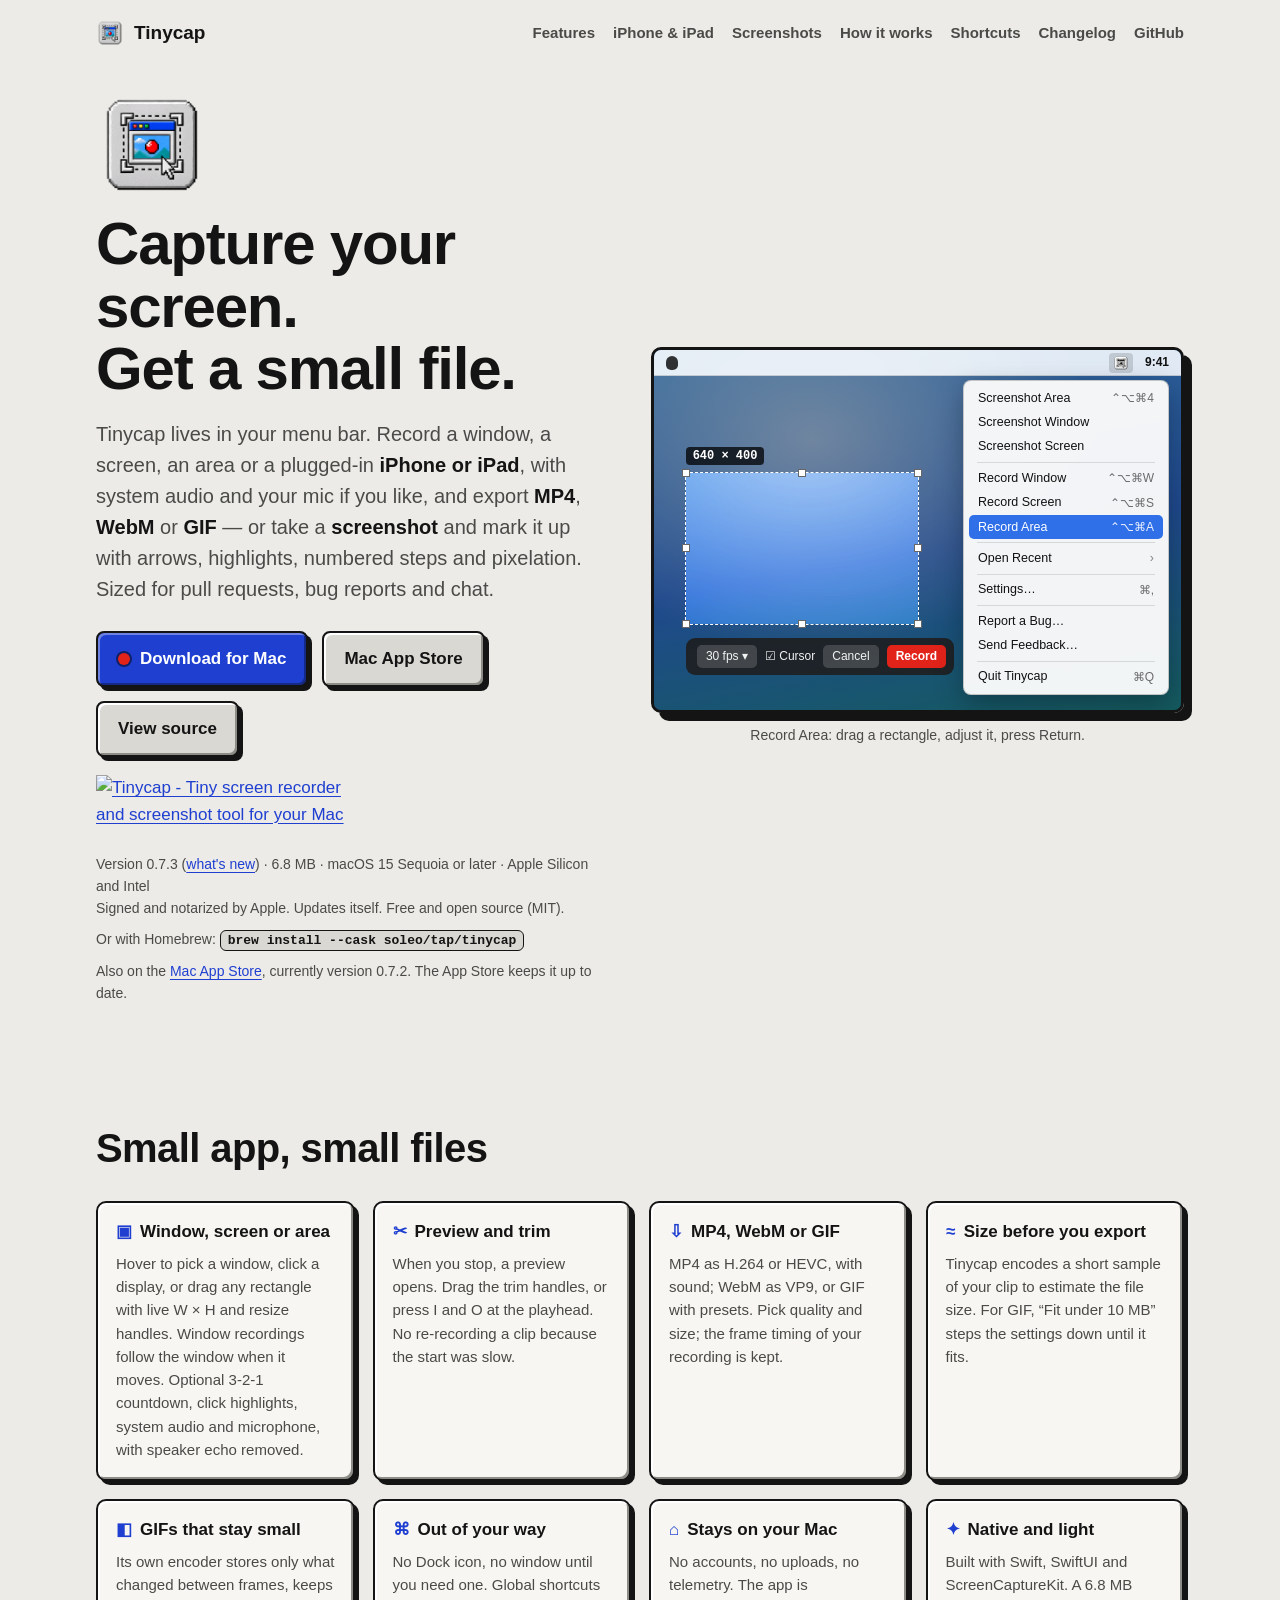
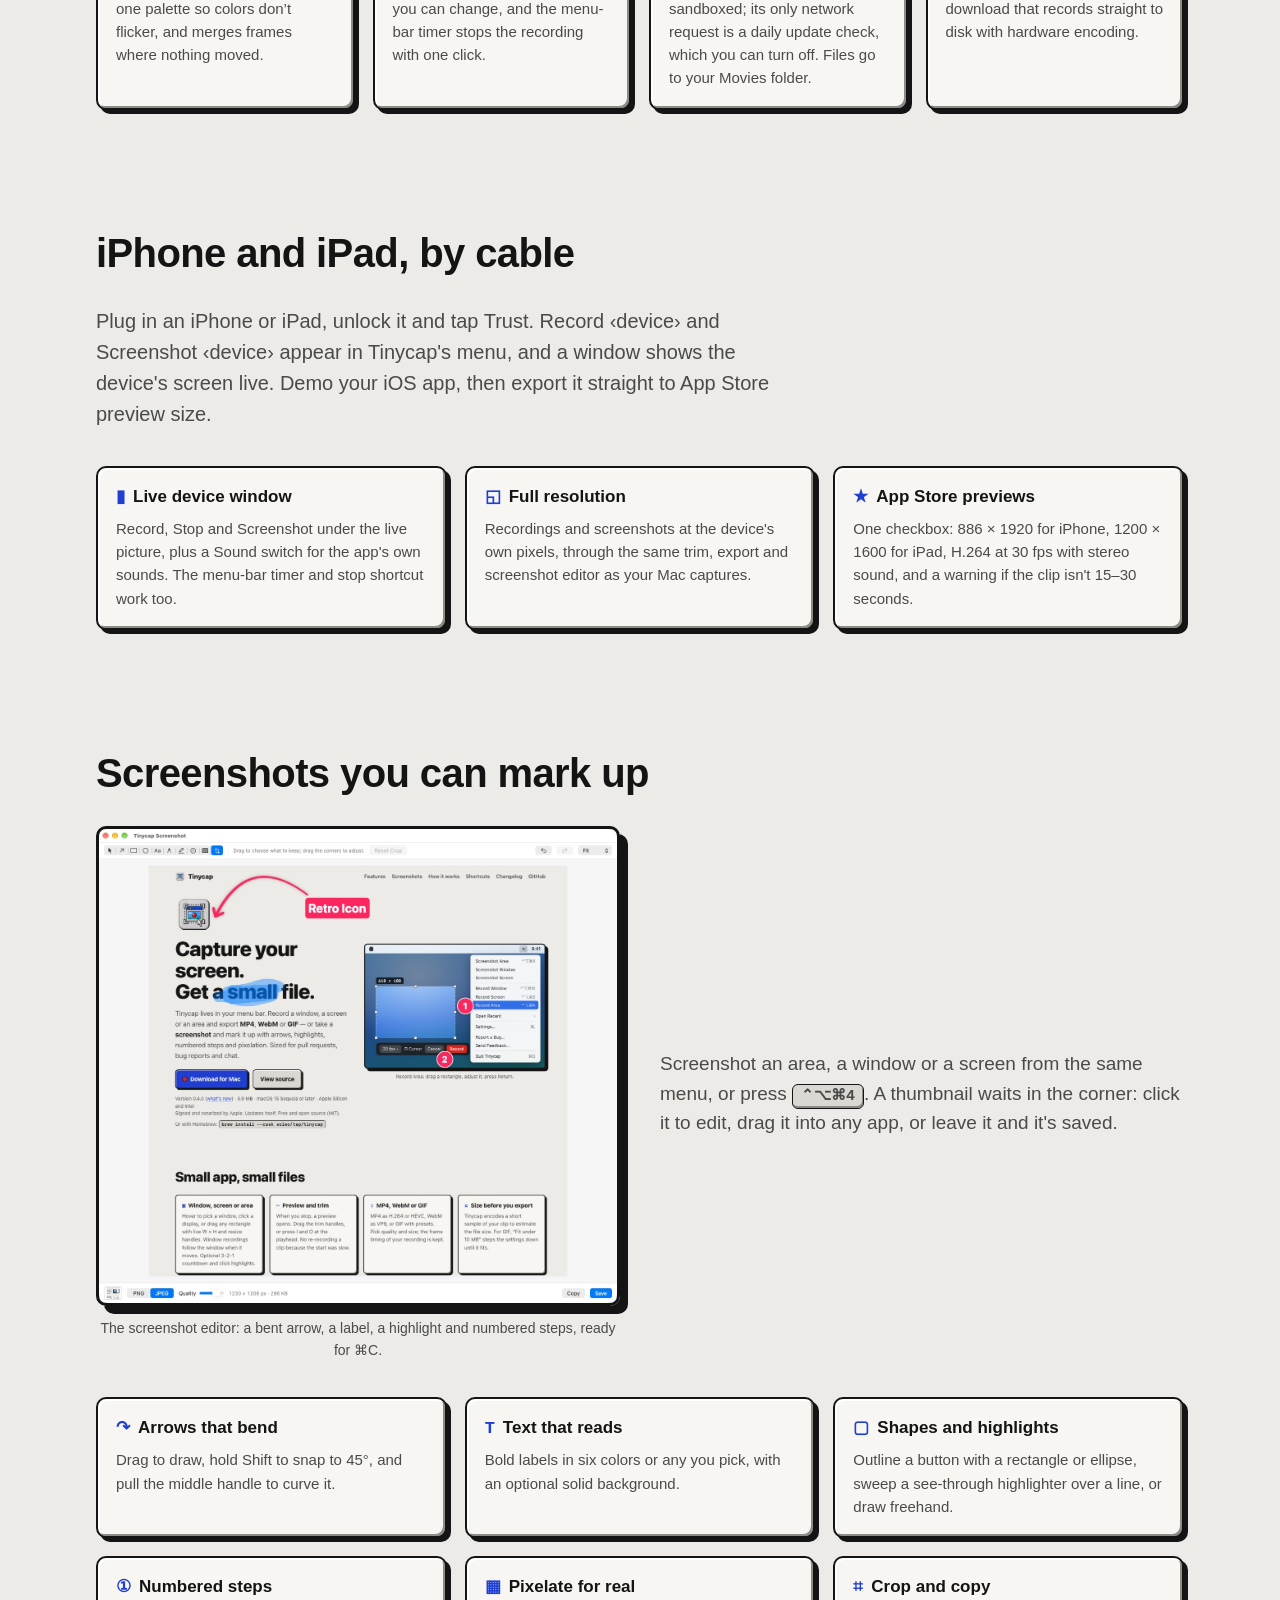
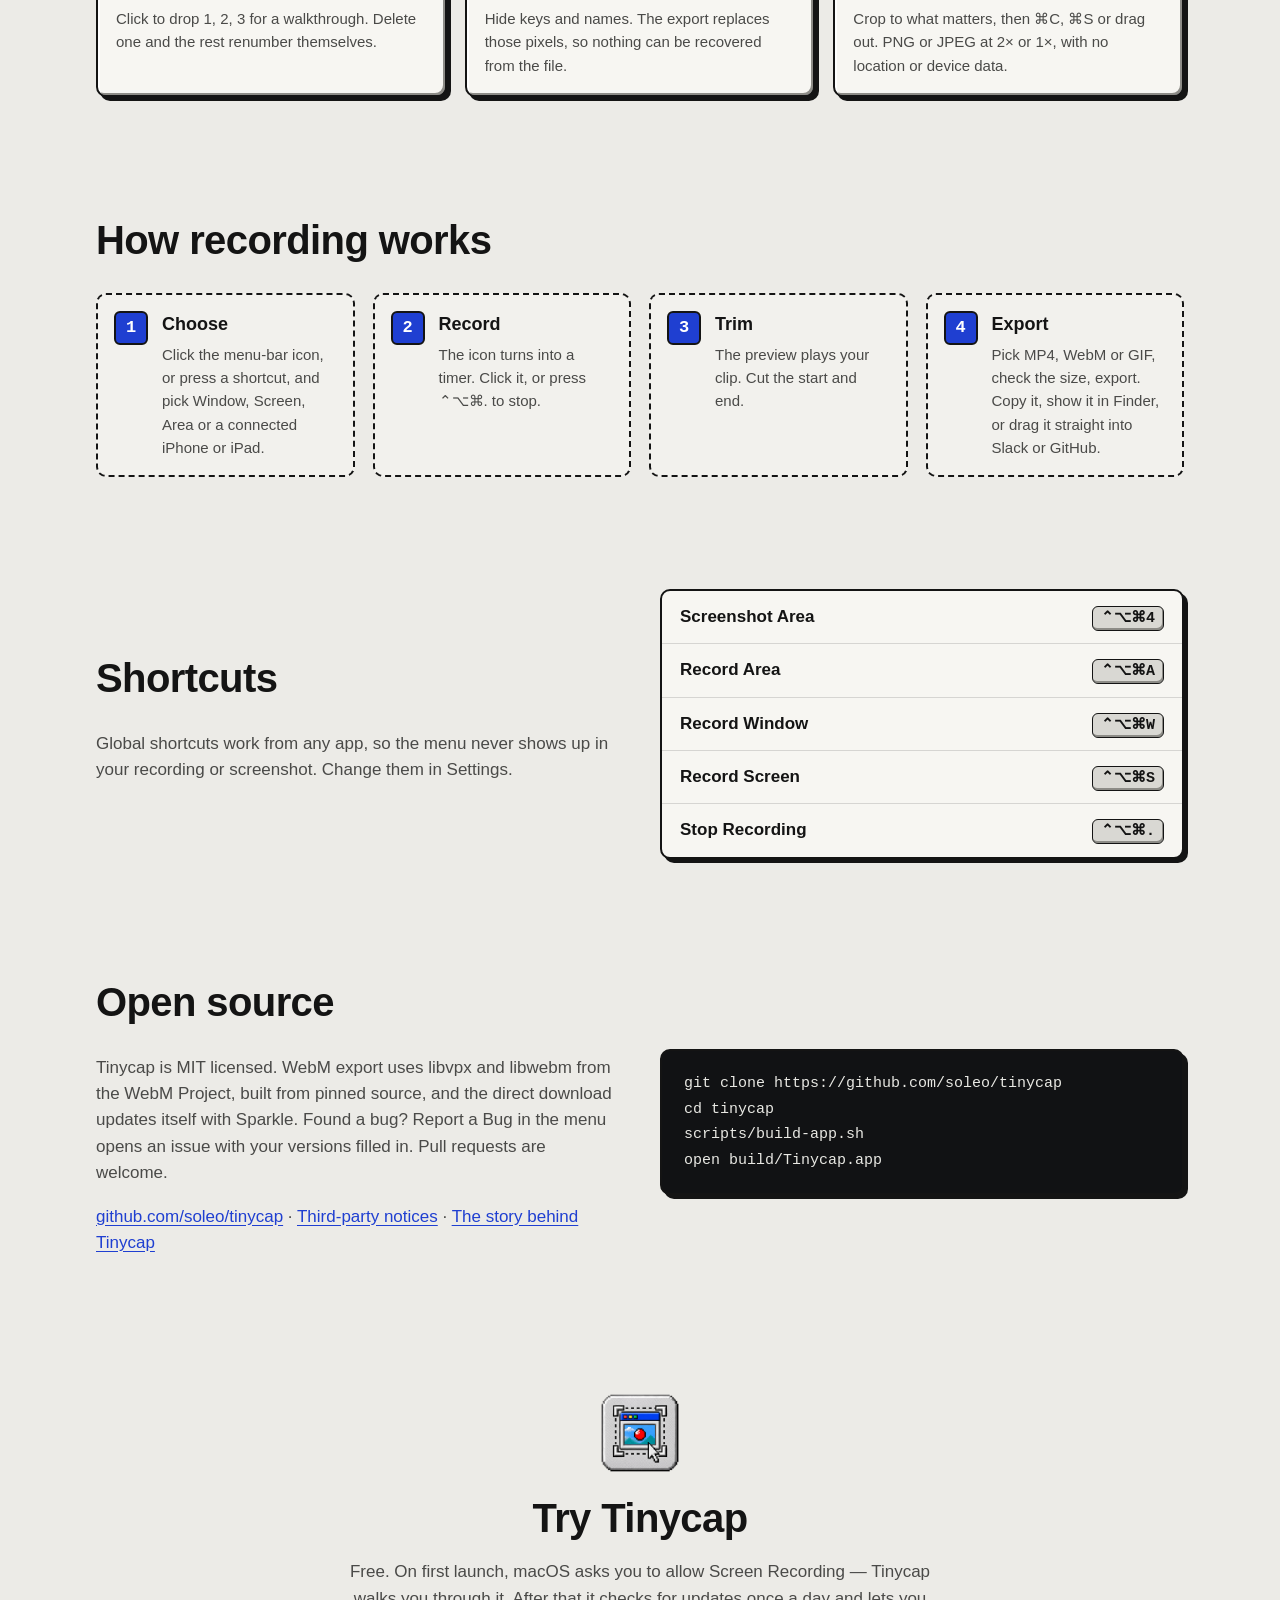
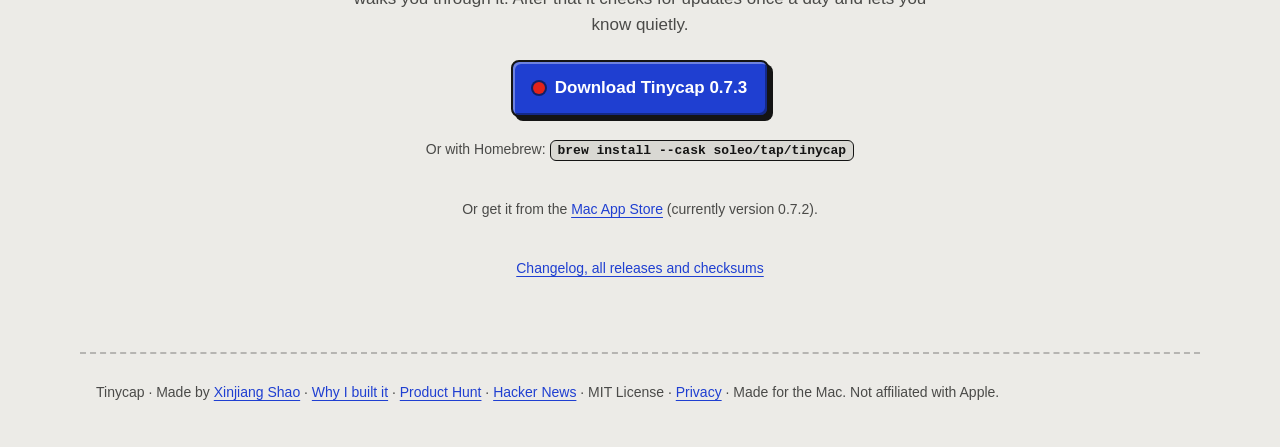
==== commit a9835ac2: "Link the Mac App Store listing from the landing page Tinycap is live on the Mac App Store. Adds a Ma" ====
--- a/index.html
+++ b/index.html
@@ -59,6 +59,7 @@
           <a class="button primary" href="https://github.com/soleo/tinycap/releases/download/v0.7.3/Tinycap-0.7.3.dmg">
             <span class="rec" aria-hidden="true"></span> Download for Mac
           </a>
+          <a class="button" href="https://apps.apple.com/us/app/tinycap/id6828270481">Mac App Store</a>
           <a class="button" href="https://github.com/soleo/tinycap">View source</a>
         </div>
         <a class="ph-badge" href="https://www.producthunt.com/products/tinycap/reviews/new?utm_source=badge-product_review&amp;utm_medium=badge&amp;utm_source=badge-tinycap" target="_blank" rel="noopener">
@@ -69,6 +70,7 @@
         </a>
         <p class="fine">Version 0.7.3 (<a href="https://github.com/soleo/tinycap/releases/tag/v0.7.3">what's new</a>) · 6.8 MB · macOS 15 Sequoia or later · Apple Silicon and Intel<br>Signed and notarized by Apple. Updates itself. Free and open source (MIT).</p>
         <p class="fine brew">Or with Homebrew: <code>brew install --cask soleo/tap/tinycap</code></p>
+        <p class="fine brew">Also on the <a href="https://apps.apple.com/us/app/tinycap/id6828270481">Mac App Store</a>, currently version 0.7.2. The App Store keeps it up to date.</p>
       </div>
 
       <figure class="demo" aria-label="Illustration: Tinycap's menu-bar menu and an area being selected">
@@ -258,6 +260,7 @@
         <span class="rec" aria-hidden="true"></span> Download Tinycap 0.7.3
       </a>
       <p class="fine brew">Or with Homebrew: <code>brew install --cask soleo/tap/tinycap</code></p>
+      <p class="fine">Or get it from the <a href="https://apps.apple.com/us/app/tinycap/id6828270481">Mac App Store</a> (currently version 0.7.2).</p>
       <p class="fine"><a href="https://github.com/soleo/tinycap/releases">Changelog, all releases and checksums</a></p>
     </section>
   </main>
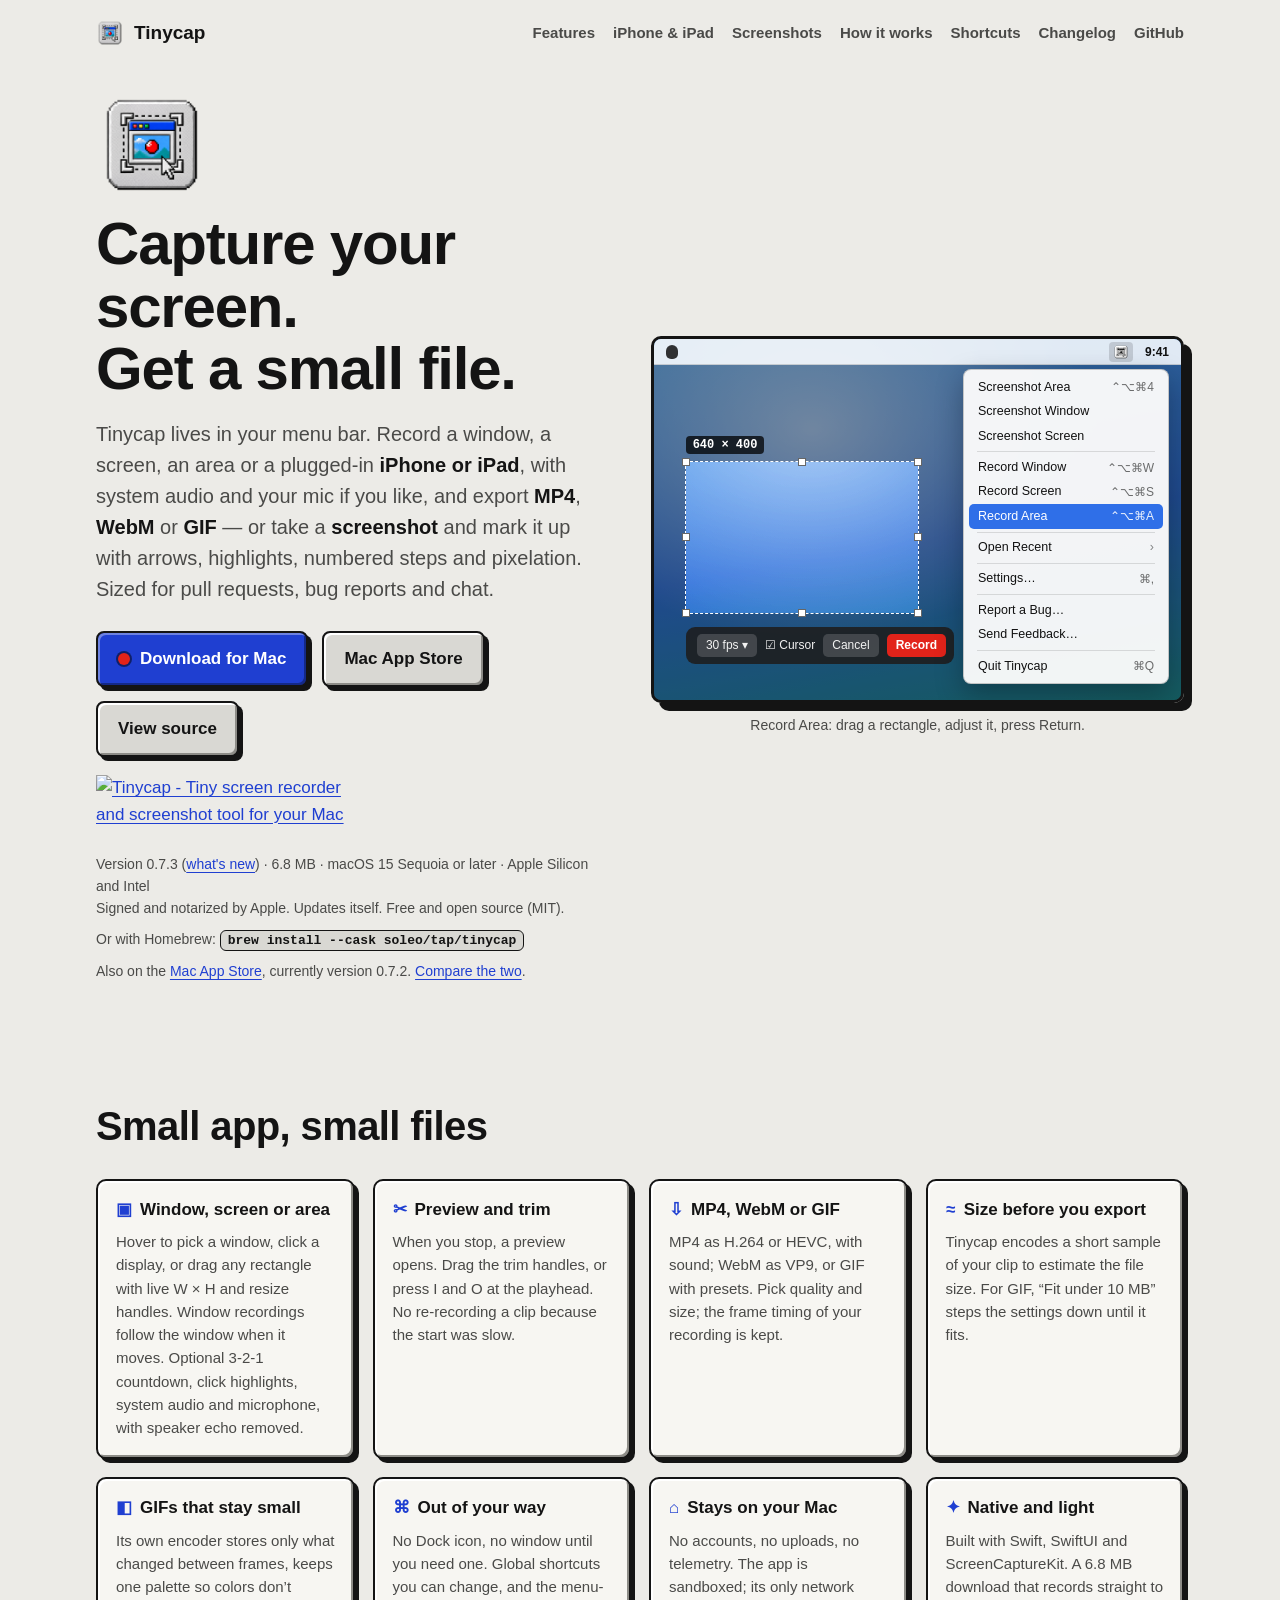
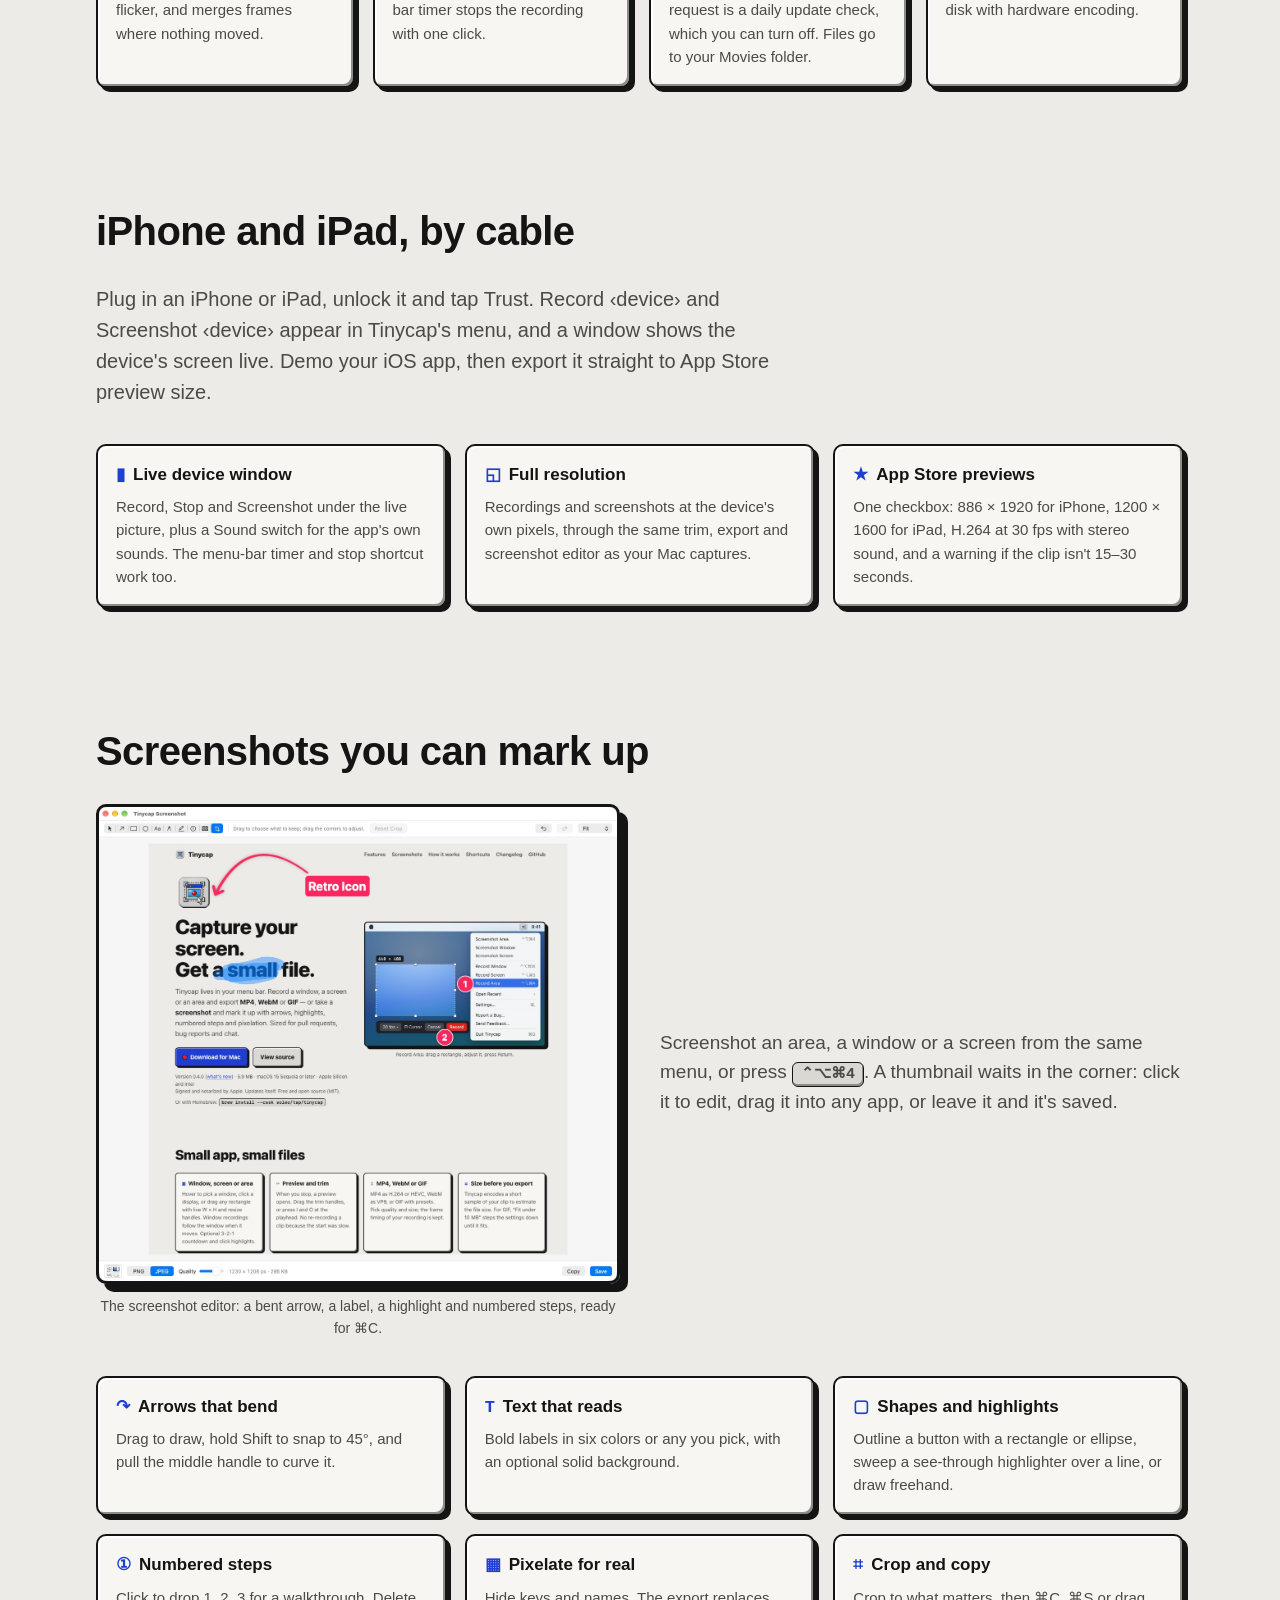
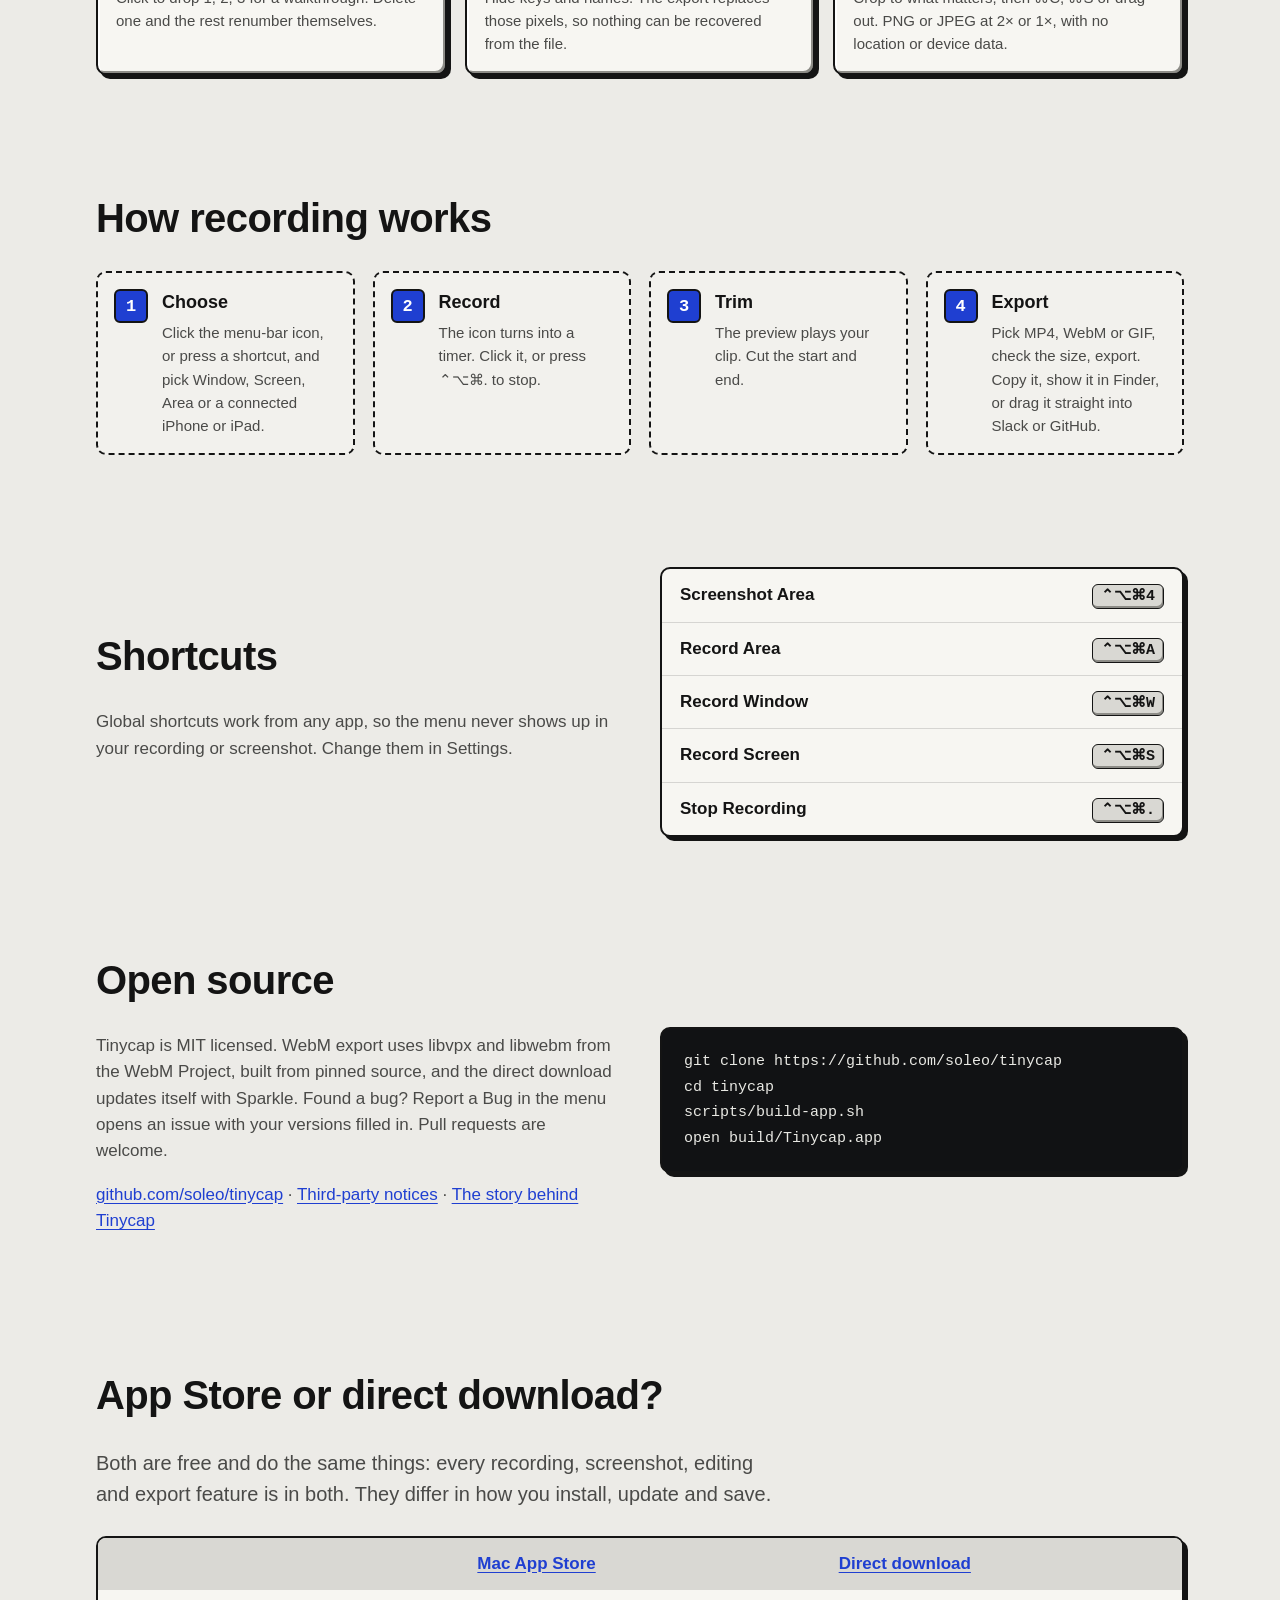
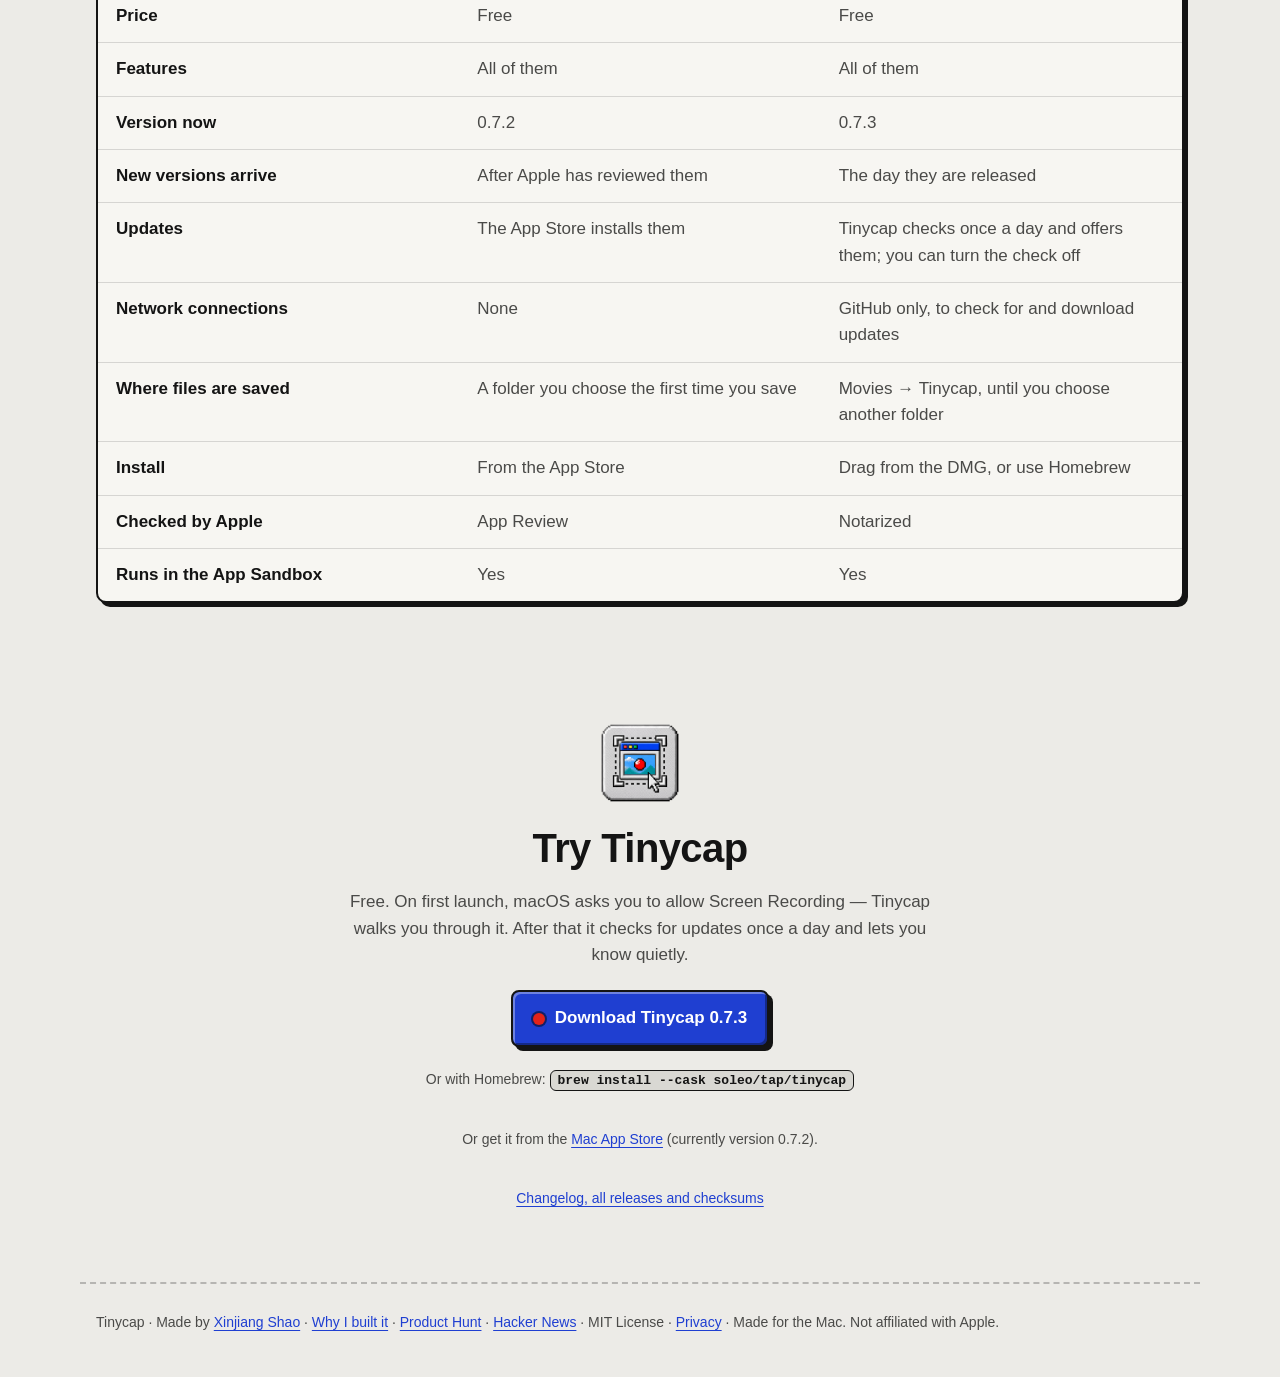
==== commit 035cf781: "Compare the App Store version and the direct download Adds a table before the final download section" ====
--- a/index.html
+++ b/index.html
@@ -28,7 +28,7 @@
   <link rel="icon" type="image/png" sizes="32x32" href="assets/favicon-32.png">
   <link rel="icon" type="image/png" sizes="64x64" href="assets/favicon-64.png">
   <link rel="apple-touch-icon" href="assets/apple-touch-icon.png">
-  <link rel="stylesheet" href="styles.css?v=0.7.3">
+  <link rel="stylesheet" href="styles.css?v=0.7.3-1">
 </head>
 <body>
   <a class="skip" href="#main">Skip to content</a>
@@ -70,7 +70,7 @@
         </a>
         <p class="fine">Version 0.7.3 (<a href="https://github.com/soleo/tinycap/releases/tag/v0.7.3">what's new</a>) · 6.8 MB · macOS 15 Sequoia or later · Apple Silicon and Intel<br>Signed and notarized by Apple. Updates itself. Free and open source (MIT).</p>
         <p class="fine brew">Or with Homebrew: <code>brew install --cask soleo/tap/tinycap</code></p>
-        <p class="fine brew">Also on the <a href="https://apps.apple.com/us/app/tinycap/id6828270481">Mac App Store</a>, currently version 0.7.2. The App Store keeps it up to date.</p>
+        <p class="fine brew">Also on the <a href="https://apps.apple.com/us/app/tinycap/id6828270481">Mac App Store</a>, currently version 0.7.2. <a href="#compare">Compare the two</a>.</p>
       </div>
 
       <figure class="demo" aria-label="Illustration: Tinycap's menu-bar menu and an area being selected">
@@ -252,6 +252,29 @@
 open build/Tinycap.app</code></pre>
     </section>
 
+    <section id="compare" class="section">
+      <h2>App Store or direct download?</h2>
+      <p class="lead">Both are free and do the same things: every recording, screenshot, editing and export feature is in both. They differ in how you install, update and save.</p>
+      <table class="keys compare">
+        <caption class="visually-hidden">Differences between the Mac App Store version and the direct download</caption>
+        <thead>
+          <tr><td></td><th scope="col"><a href="https://apps.apple.com/us/app/tinycap/id6828270481">Mac App Store</a></th><th scope="col"><a href="https://github.com/soleo/tinycap/releases/download/v0.7.3/Tinycap-0.7.3.dmg">Direct download</a></th></tr>
+        </thead>
+        <tbody>
+          <tr><th scope="row">Price</th><td>Free</td><td>Free</td></tr>
+          <tr><th scope="row">Features</th><td>All of them</td><td>All of them</td></tr>
+          <tr><th scope="row">Version now</th><td>0.7.2</td><td>0.7.3</td></tr>
+          <tr><th scope="row">New versions arrive</th><td>After Apple has reviewed them</td><td>The day they are released</td></tr>
+          <tr><th scope="row">Updates</th><td>The App Store installs them</td><td>Tinycap checks once a day and offers them; you can turn the check off</td></tr>
+          <tr><th scope="row">Network connections</th><td>None</td><td>GitHub only, to check for and download updates</td></tr>
+          <tr><th scope="row">Where files are saved</th><td>A folder you choose the first time you save</td><td>Movies → Tinycap, until you choose another folder</td></tr>
+          <tr><th scope="row">Install</th><td>From the App Store</td><td>Drag from the DMG, or use Homebrew</td></tr>
+          <tr><th scope="row">Checked by Apple</th><td>App Review</td><td>Notarized</td></tr>
+          <tr><th scope="row">Runs in the App Sandbox</th><td>Yes</td><td>Yes</td></tr>
+        </tbody>
+      </table>
+    </section>
+
     <section class="section final">
       <img src="assets/icon-256.png" width="96" height="96" alt="">
       <h2>Try Tinycap</h2>
--- a/styles.css
+++ b/styles.css
@@ -212,6 +212,12 @@
 .keys tr:last-child th, .keys tr:last-child td { border-bottom: 0; }
 .keys th { font-weight: 600; }
 .keys td { text-align: right; }
+.compare { table-layout: fixed; }
+.compare td { text-align: left; vertical-align: top; }
+.compare th { vertical-align: top; }
+.compare thead th { font-weight: 820; background: var(--tile); }
+.compare thead td { background: var(--tile); }
+.compare tbody td { color: var(--ink-soft); }
 kbd {
   font: 600 15px var(--mono); padding: 3px 8px; border-radius: 6px;
   background: var(--tile); border: 1px solid var(--line); box-shadow: inset -1px -2px 0 var(--lo);
@@ -246,6 +252,7 @@
   .grid, .steps { grid-template-columns: 1fr; }
   .compact-hide { display: none; }
   .lead { font-size: 18px; }
+  .compare th, .compare td { padding: 10px 10px; font-size: 14px; overflow-wrap: anywhere; }
   .menu { right: 10px; width: 190px; }
   .menu-item { font-size: 11px; padding: 1.5px 8px; }
   .bar { left: 4%; gap: 5px; font-size: 11px; }
